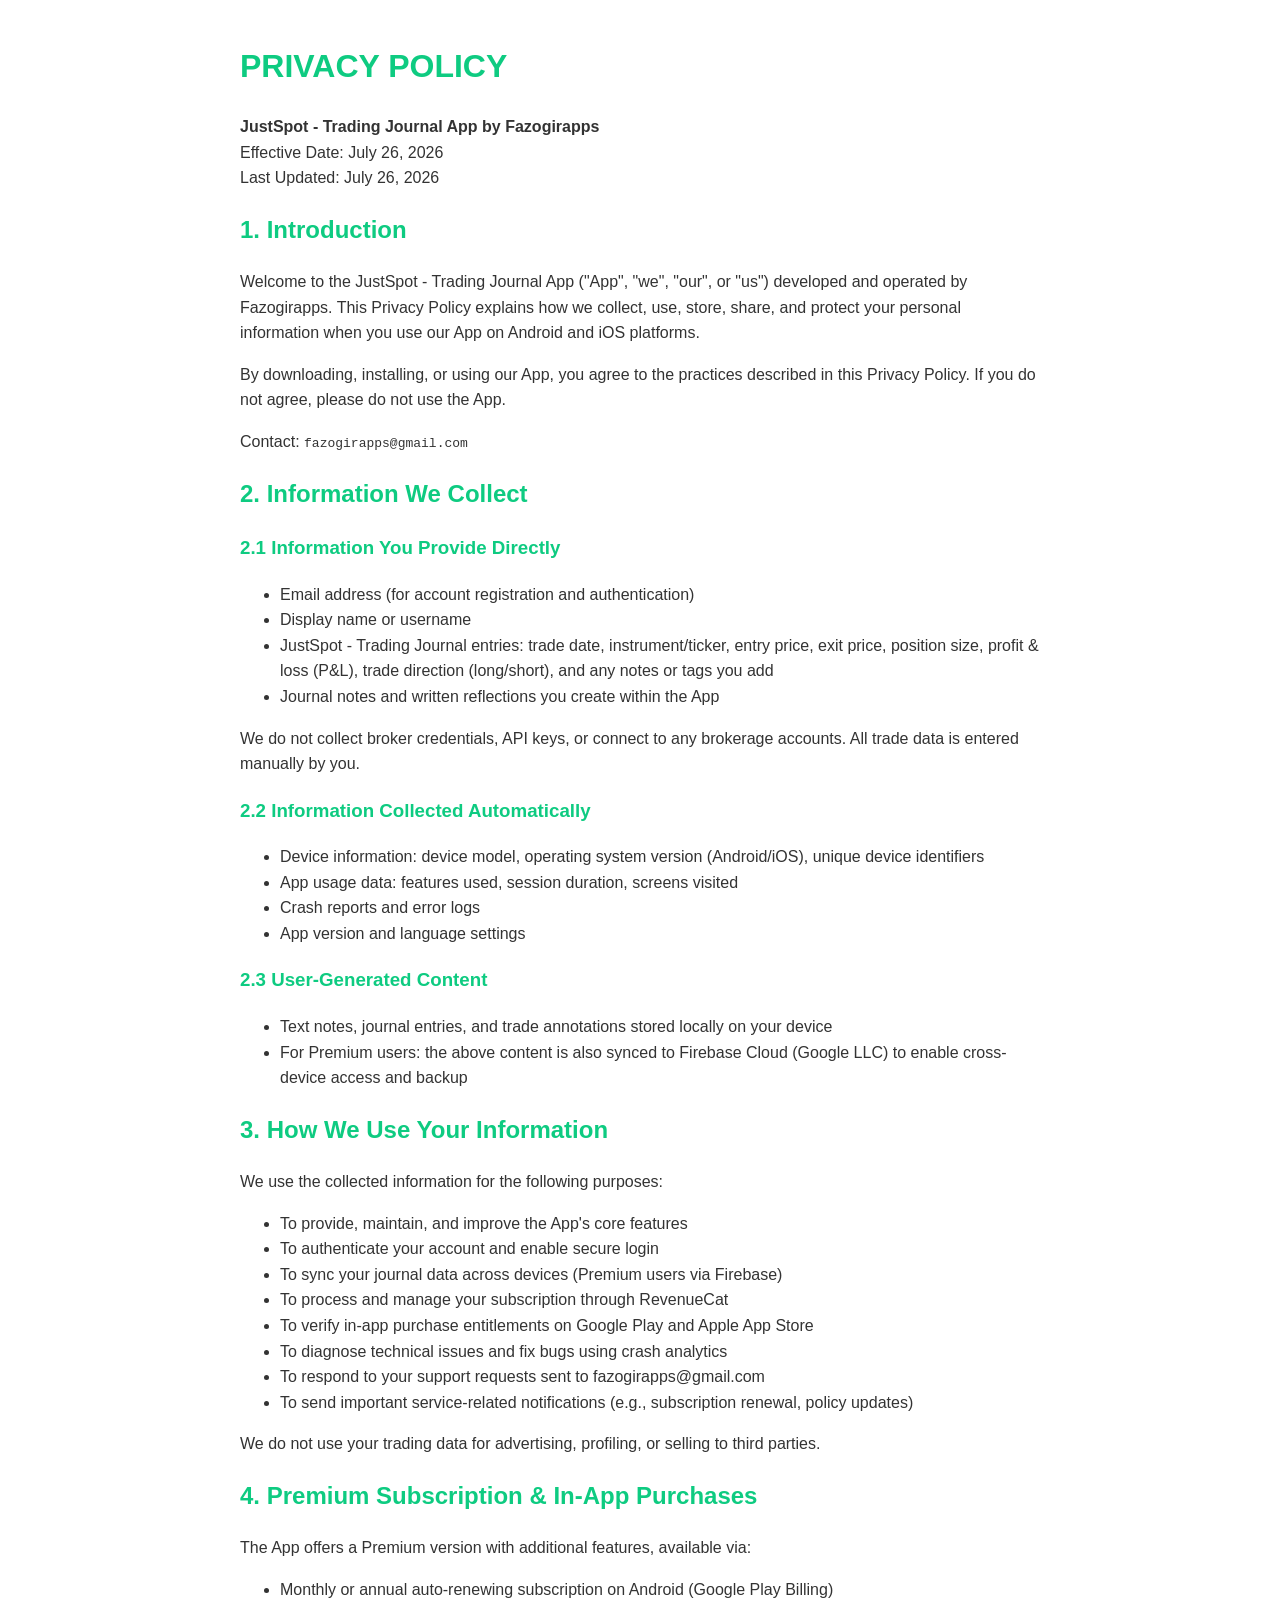
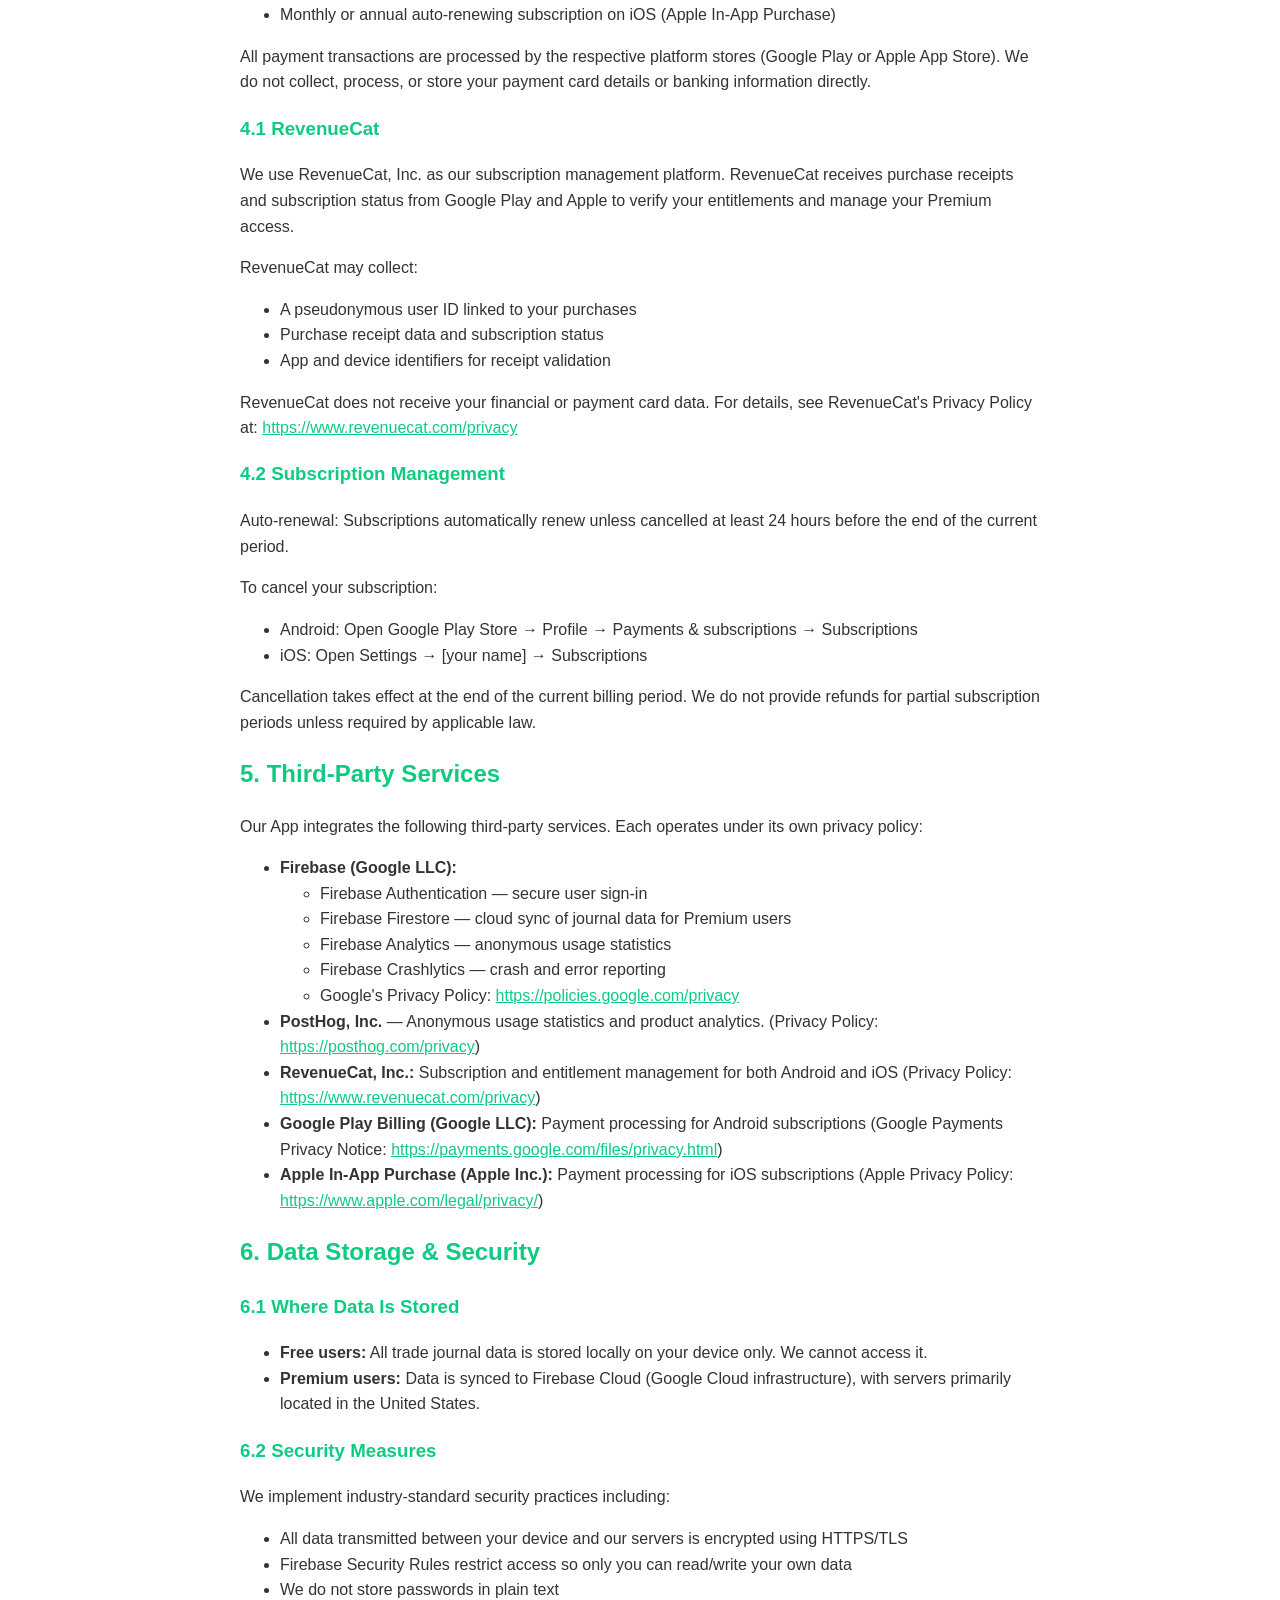
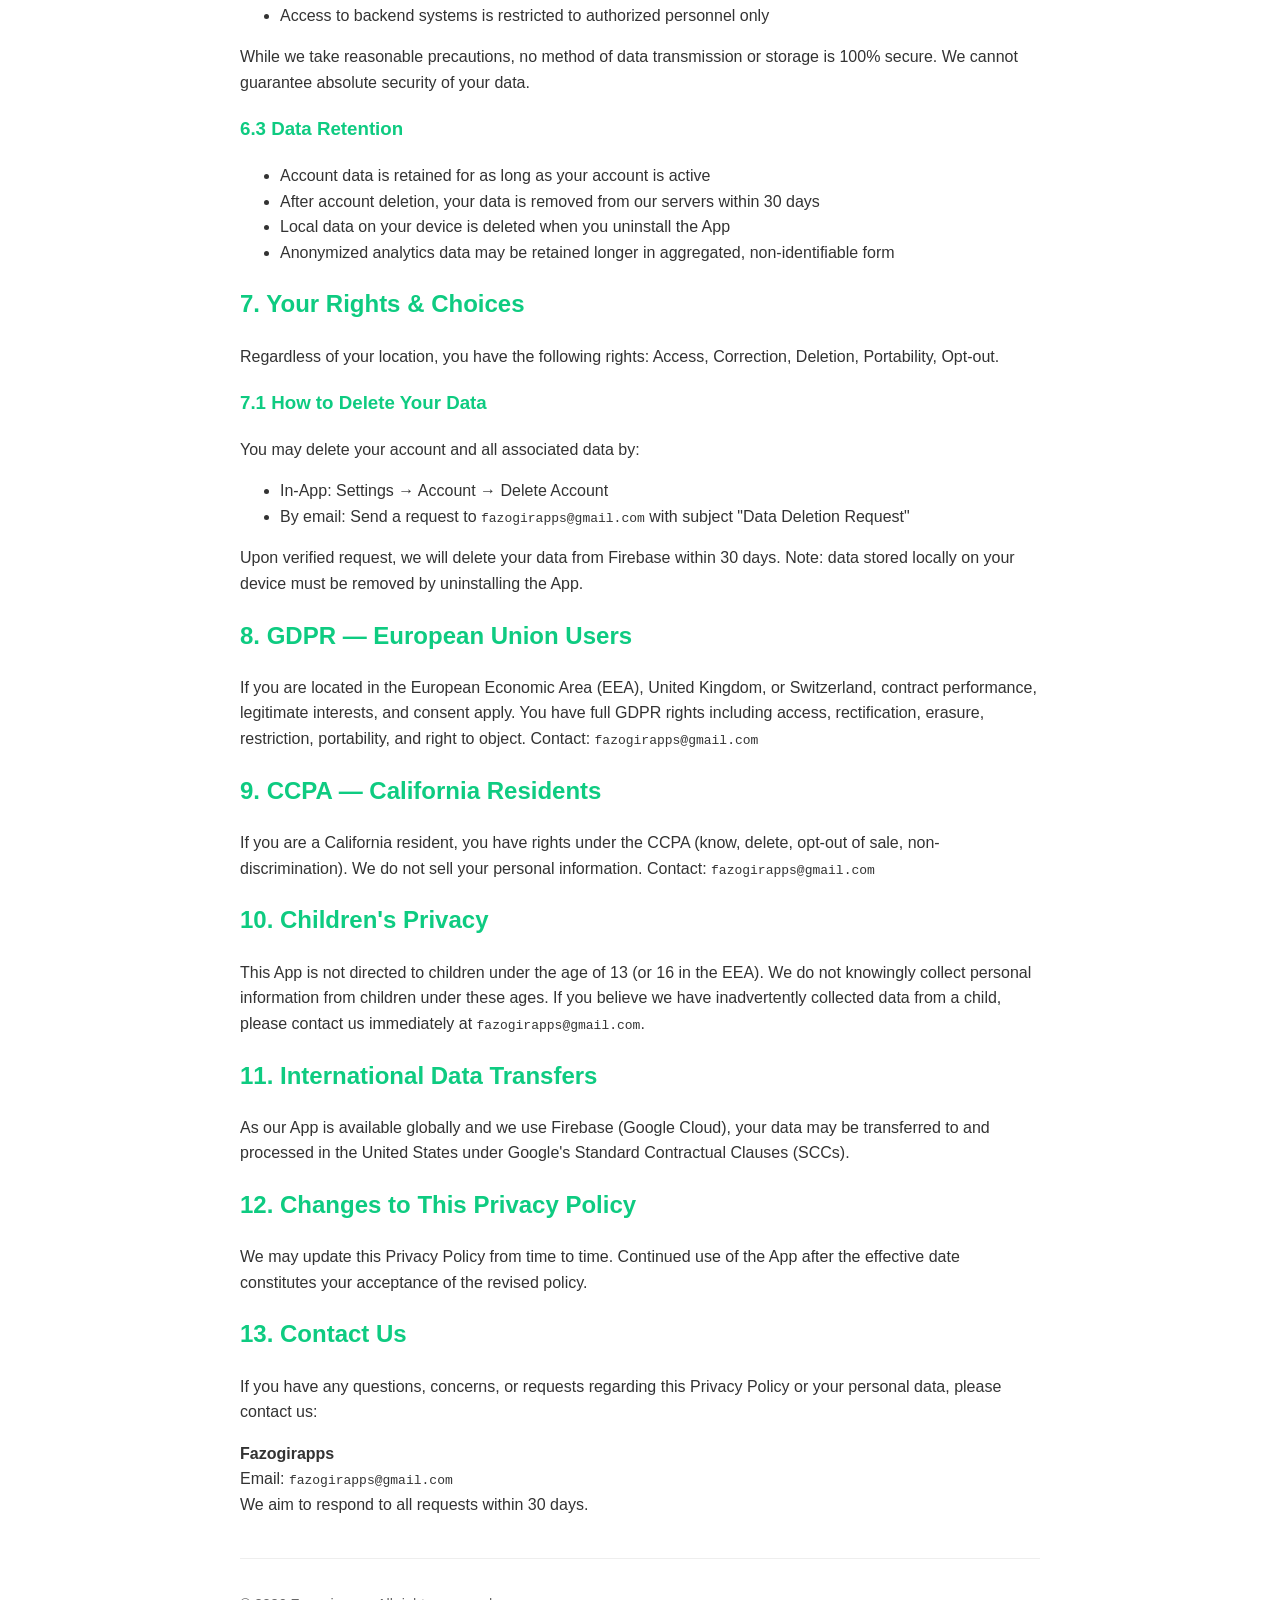
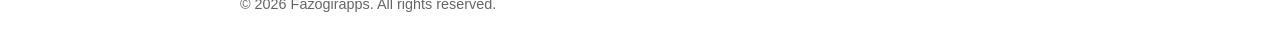
==== index.html @ d38715e6 "Add files via upload" ====
<!DOCTYPE html>
<html lang="en">
<head>
    <meta charset="UTF-8">
    <meta name="viewport" content="width=device-width, initial-scale=1.0">
    <title>PRIVACY POLICY - JustSpot - Trading Journal App</title>
    <style>
        body { font-family: -apple-system, BlinkMacSystemFont, "Segoe UI", Roboto, Helvetica, Arial, sans-serif; line-height: 1.6; color: #333; max-width: 800px; margin: 0 auto; padding: 20px; }
        h1, h2, h3 { color: #0ECB81; }
        a { color: #0ECB81; }
        .footer { margin-top: 40px; padding-top: 20px; border-top: 1px solid #eee; font-size: 0.9em; color: #666; }
    </style>
</head>
<body>
    <h1>PRIVACY POLICY</h1>
    <p><strong>JustSpot - Trading Journal App by Fazogirapps</strong><br>
    Effective Date: July 26, 2026<br>
    Last Updated: July 26, 2026</p>

    <h2>1. Introduction</h2>
    <p>Welcome to the JustSpot - Trading Journal App ("App", "we", "our", or "us") developed and operated by Fazogirapps. This Privacy Policy explains how we collect, use, store, share, and protect your personal information when you use our App on Android and iOS platforms.</p>
    <p>By downloading, installing, or using our App, you agree to the practices described in this Privacy Policy. If you do not agree, please do not use the App.</p>
    <p>Contact: <code>fazogirapps@gmail.com</code></p>

    <h2>2. Information We Collect</h2>
    <h3>2.1 Information You Provide Directly</h3>
    <ul>
        <li>Email address (for account registration and authentication)</li>
        <li>Display name or username</li>
        <li>JustSpot - Trading Journal entries: trade date, instrument/ticker, entry price, exit price, position size, profit & loss (P&L), trade direction (long/short), and any notes or tags you add</li>
        <li>Journal notes and written reflections you create within the App</li>
    </ul>
    <p>We do not collect broker credentials, API keys, or connect to any brokerage accounts. All trade data is entered manually by you.</p>

    <h3>2.2 Information Collected Automatically</h3>
    <ul>
        <li>Device information: device model, operating system version (Android/iOS), unique device identifiers</li>
        <li>App usage data: features used, session duration, screens visited</li>
        <li>Crash reports and error logs</li>
        <li>App version and language settings</li>
    </ul>

    <h3>2.3 User-Generated Content</h3>
    <ul>
        <li>Text notes, journal entries, and trade annotations stored locally on your device</li>
        <li>For Premium users: the above content is also synced to Firebase Cloud (Google LLC) to enable cross-device access and backup</li>
    </ul>

    <h2>3. How We Use Your Information</h2>
    <p>We use the collected information for the following purposes:</p>
    <ul>
        <li>To provide, maintain, and improve the App's core features</li>
        <li>To authenticate your account and enable secure login</li>
        <li>To sync your journal data across devices (Premium users via Firebase)</li>
        <li>To process and manage your subscription through RevenueCat</li>
        <li>To verify in-app purchase entitlements on Google Play and Apple App Store</li>
        <li>To diagnose technical issues and fix bugs using crash analytics</li>
        <li>To respond to your support requests sent to fazogirapps@gmail.com</li>
        <li>To send important service-related notifications (e.g., subscription renewal, policy updates)</li>
    </ul>
    <p>We do not use your trading data for advertising, profiling, or selling to third parties.</p>

    <h2>4. Premium Subscription & In-App Purchases</h2>
    <p>The App offers a Premium version with additional features, available via:</p>
    <ul>
        <li>Monthly or annual auto-renewing subscription on Android (Google Play Billing)</li>
        <li>Monthly or annual auto-renewing subscription on iOS (Apple In-App Purchase)</li>
    </ul>
    <p>All payment transactions are processed by the respective platform stores (Google Play or Apple App Store). We do not collect, process, or store your payment card details or banking information directly.</p>

    <h3>4.1 RevenueCat</h3>
    <p>We use RevenueCat, Inc. as our subscription management platform. RevenueCat receives purchase receipts and subscription status from Google Play and Apple to verify your entitlements and manage your Premium access.</p>
    <p>RevenueCat may collect:</p>
    <ul>
        <li>A pseudonymous user ID linked to your purchases</li>
        <li>Purchase receipt data and subscription status</li>
        <li>App and device identifiers for receipt validation</li>
    </ul>
    <p>RevenueCat does not receive your financial or payment card data. For details, see RevenueCat's Privacy Policy at: <a href="https://www.revenuecat.com/privacy" target="_blank">https://www.revenuecat.com/privacy</a></p>

    <h3>4.2 Subscription Management</h3>
    <p>Auto-renewal: Subscriptions automatically renew unless cancelled at least 24 hours before the end of the current period.</p>
    <p>To cancel your subscription:</p>
    <ul>
        <li>Android: Open Google Play Store &rarr; Profile &rarr; Payments & subscriptions &rarr; Subscriptions</li>
        <li>iOS: Open Settings &rarr; [your name] &rarr; Subscriptions</li>
    </ul>
    <p>Cancellation takes effect at the end of the current billing period. We do not provide refunds for partial subscription periods unless required by applicable law.</p>

    <h2>5. Third-Party Services</h2>
    <p>Our App integrates the following third-party services. Each operates under its own privacy policy:</p>
    <ul>
        <li><strong>Firebase (Google LLC):</strong>
            <ul>
                <li>Firebase Authentication — secure user sign-in</li>
                <li>Firebase Firestore — cloud sync of journal data for Premium users</li>
                <li>Firebase Analytics — anonymous usage statistics</li>
                <li>Firebase Crashlytics — crash and error reporting</li>
                <li>Google's Privacy Policy: <a href="https://policies.google.com/privacy" target="_blank">https://policies.google.com/privacy</a></li>
            </ul>
        </li>
        <li><strong>PostHog, Inc.</strong> — Anonymous usage statistics and product analytics. (Privacy Policy: <a href="https://posthog.com/privacy" target="_blank">https://posthog.com/privacy</a>)</li>
        <li><strong>RevenueCat, Inc.:</strong> Subscription and entitlement management for both Android and iOS (Privacy Policy: <a href="https://www.revenuecat.com/privacy" target="_blank">https://www.revenuecat.com/privacy</a>)</li>
        <li><strong>Google Play Billing (Google LLC):</strong> Payment processing for Android subscriptions (Google Payments Privacy Notice: <a href="https://payments.google.com/files/privacy.html" target="_blank">https://payments.google.com/files/privacy.html</a>)</li>
        <li><strong>Apple In-App Purchase (Apple Inc.):</strong> Payment processing for iOS subscriptions (Apple Privacy Policy: <a href="https://www.apple.com/legal/privacy/" target="_blank">https://www.apple.com/legal/privacy/</a>)</li>
    </ul>

    <h2>6. Data Storage & Security</h2>
    <h3>6.1 Where Data Is Stored</h3>
    <ul>
        <li><strong>Free users:</strong> All trade journal data is stored locally on your device only. We cannot access it.</li>
        <li><strong>Premium users:</strong> Data is synced to Firebase Cloud (Google Cloud infrastructure), with servers primarily located in the United States.</li>
    </ul>

    <h3>6.2 Security Measures</h3>
    <p>We implement industry-standard security practices including:</p>
    <ul>
        <li>All data transmitted between your device and our servers is encrypted using HTTPS/TLS</li>
        <li>Firebase Security Rules restrict access so only you can read/write your own data</li>
        <li>We do not store passwords in plain text</li>
        <li>Access to backend systems is restricted to authorized personnel only</li>
    </ul>
    <p>While we take reasonable precautions, no method of data transmission or storage is 100% secure. We cannot guarantee absolute security of your data.</p>

    <h3>6.3 Data Retention</h3>
    <ul>
        <li>Account data is retained for as long as your account is active</li>
        <li>After account deletion, your data is removed from our servers within 30 days</li>
        <li>Local data on your device is deleted when you uninstall the App</li>
        <li>Anonymized analytics data may be retained longer in aggregated, non-identifiable form</li>
    </ul>

    <h2>7. Your Rights & Choices</h2>
    <p>Regardless of your location, you have the following rights: Access, Correction, Deletion, Portability, Opt-out.</p>
    
    <h3>7.1 How to Delete Your Data</h3>
    <p>You may delete your account and all associated data by:</p>
    <ul>
        <li>In-App: Settings &rarr; Account &rarr; Delete Account</li>
        <li>By email: Send a request to <code>fazogirapps@gmail.com</code> with subject "Data Deletion Request"</li>
    </ul>
    <p>Upon verified request, we will delete your data from Firebase within 30 days. Note: data stored locally on your device must be removed by uninstalling the App.</p>

    <h2>8. GDPR — European Union Users</h2>
    <p>If you are located in the European Economic Area (EEA), United Kingdom, or Switzerland, contract performance, legitimate interests, and consent apply. You have full GDPR rights including access, rectification, erasure, restriction, portability, and right to object. Contact: <code>fazogirapps@gmail.com</code></p>

    <h2>9. CCPA — California Residents</h2>
    <p>If you are a California resident, you have rights under the CCPA (know, delete, opt-out of sale, non-discrimination). We do not sell your personal information. Contact: <code>fazogirapps@gmail.com</code></p>

    <h2>10. Children's Privacy</h2>
    <p>This App is not directed to children under the age of 13 (or 16 in the EEA). We do not knowingly collect personal information from children under these ages. If you believe we have inadvertently collected data from a child, please contact us immediately at <code>fazogirapps@gmail.com</code>.</p>

    <h2>11. International Data Transfers</h2>
    <p>As our App is available globally and we use Firebase (Google Cloud), your data may be transferred to and processed in the United States under Google's Standard Contractual Clauses (SCCs).</p>

    <h2>12. Changes to This Privacy Policy</h2>
    <p>We may update this Privacy Policy from time to time. Continued use of the App after the effective date constitutes your acceptance of the revised policy.</p>

    <h2>13. Contact Us</h2>
    <p>If you have any questions, concerns, or requests regarding this Privacy Policy or your personal data, please contact us:</p>
    <p><strong>Fazogirapps</strong><br>
    Email: <code>fazogirapps@gmail.com</code><br>
    We aim to respond to all requests within 30 days.</p>

    <div class="footer">
        <p>&copy; 2026 Fazogirapps. All rights reserved.</p>
    </div>
</body>
</html>
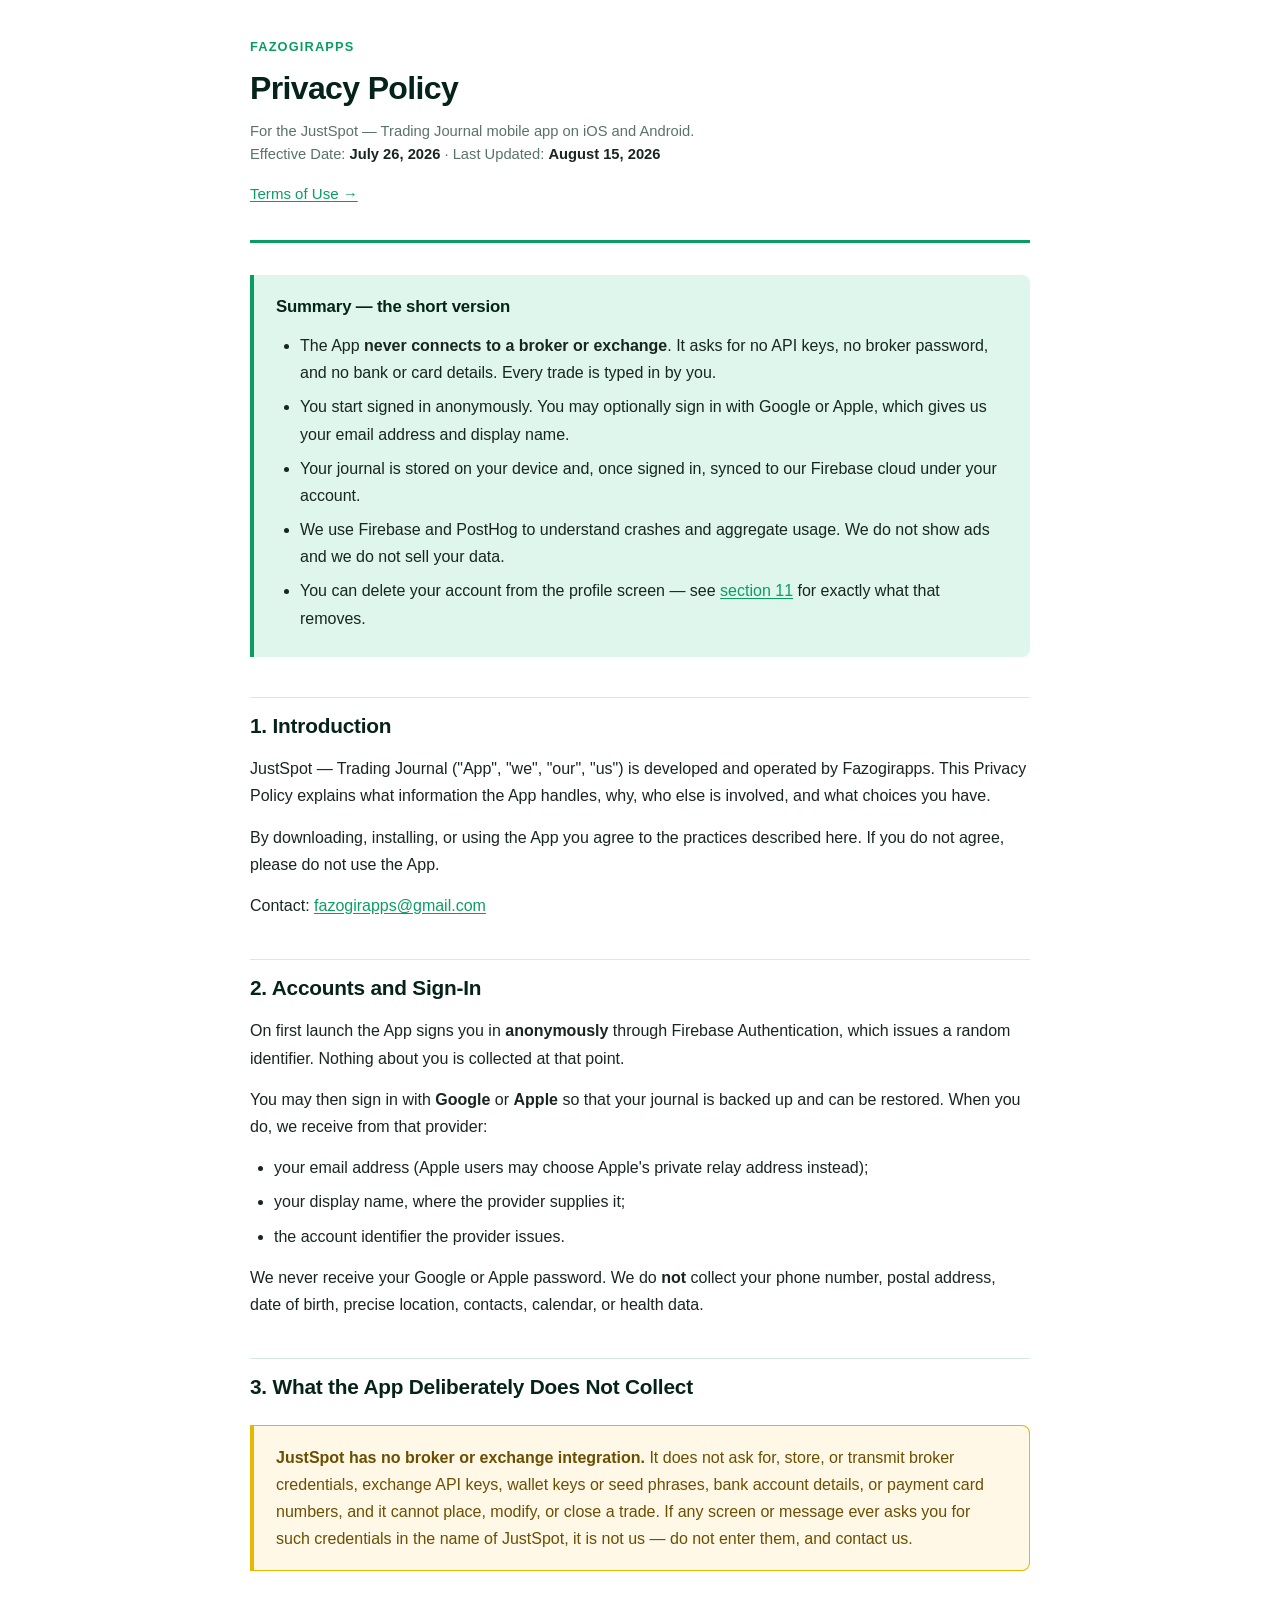
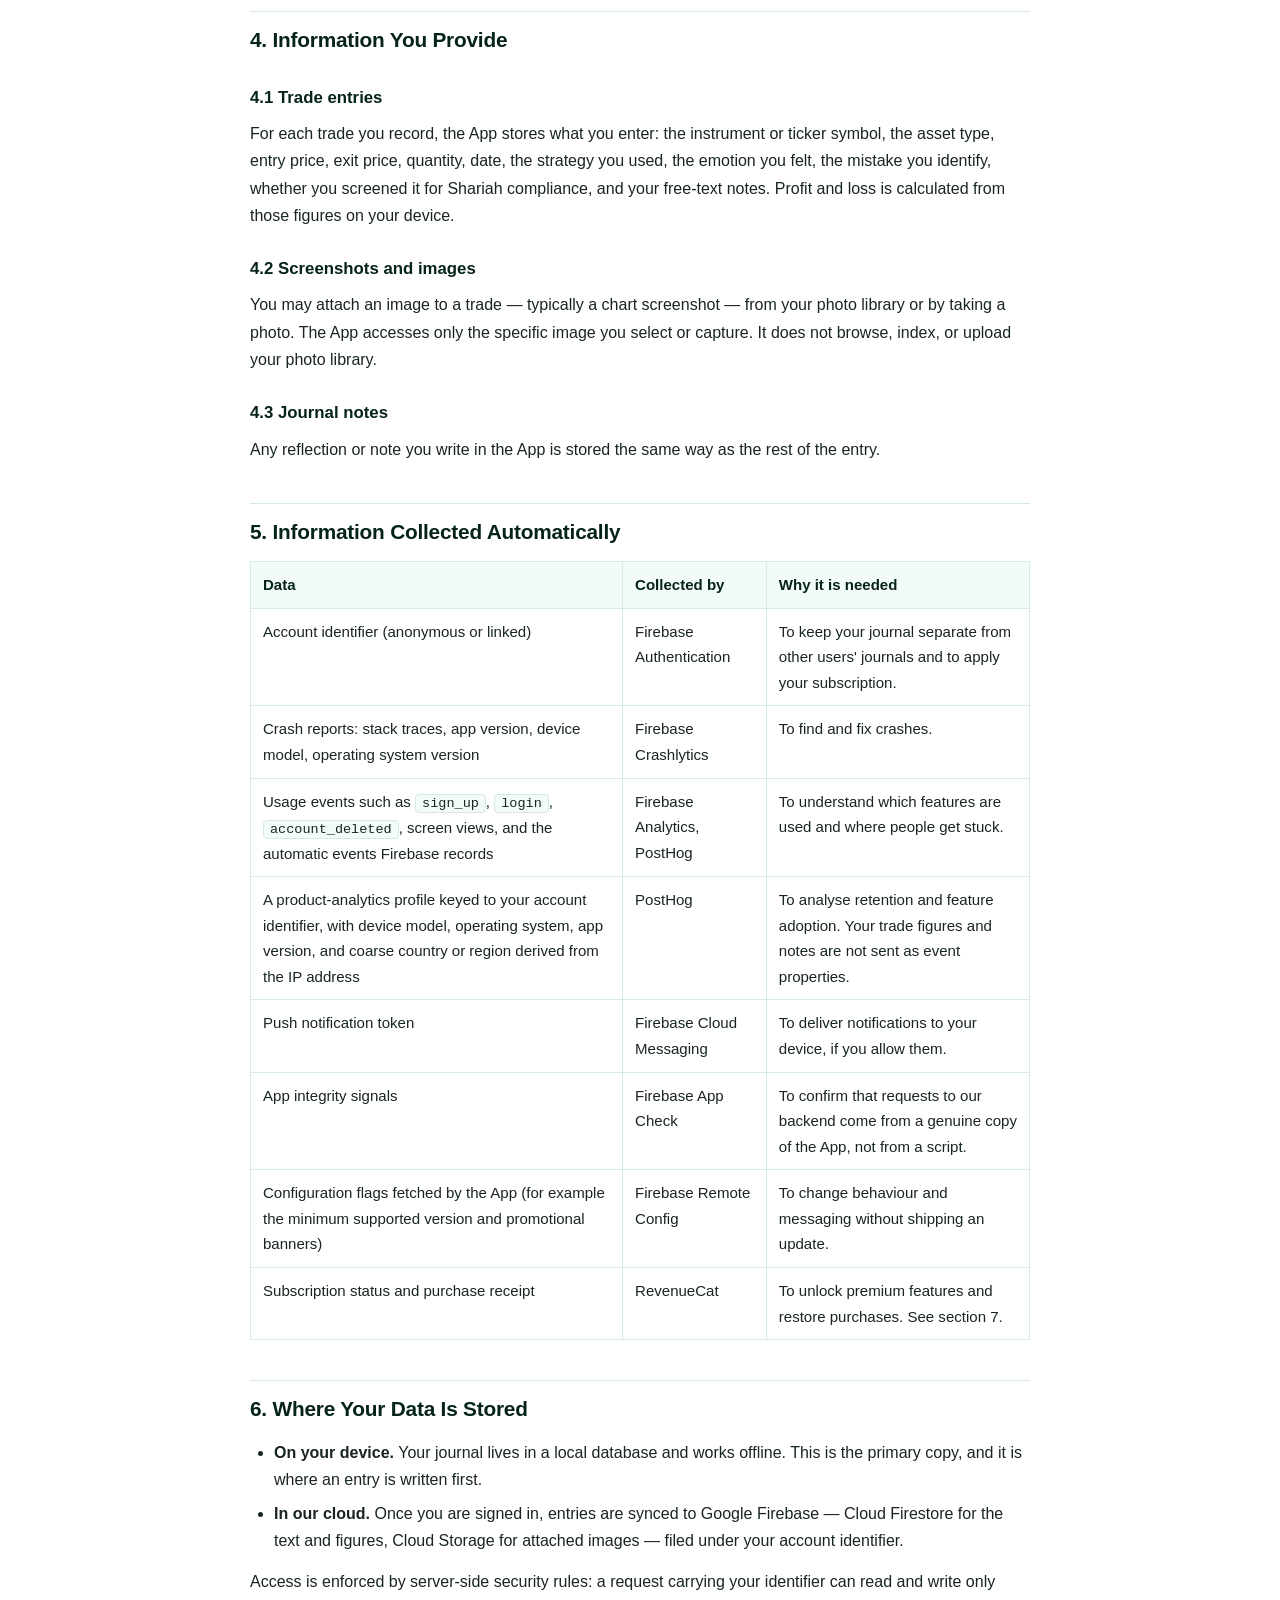
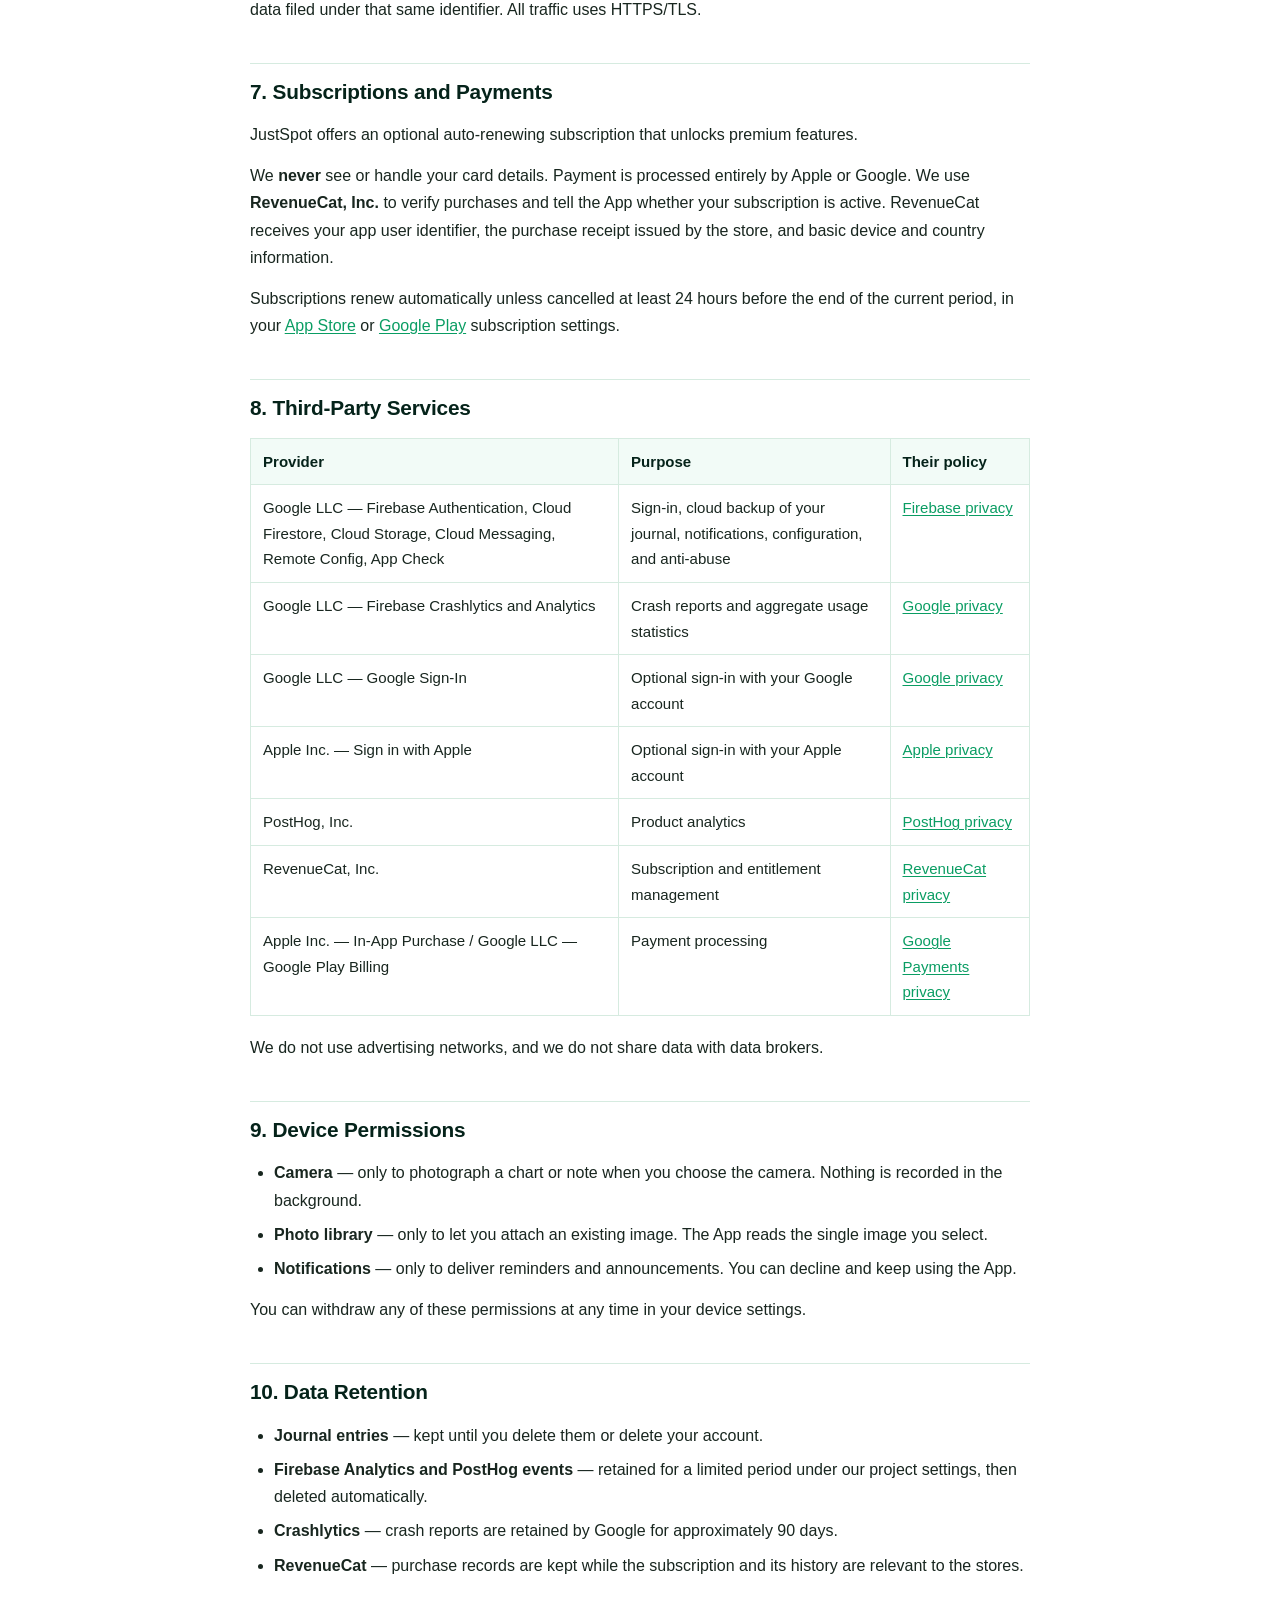
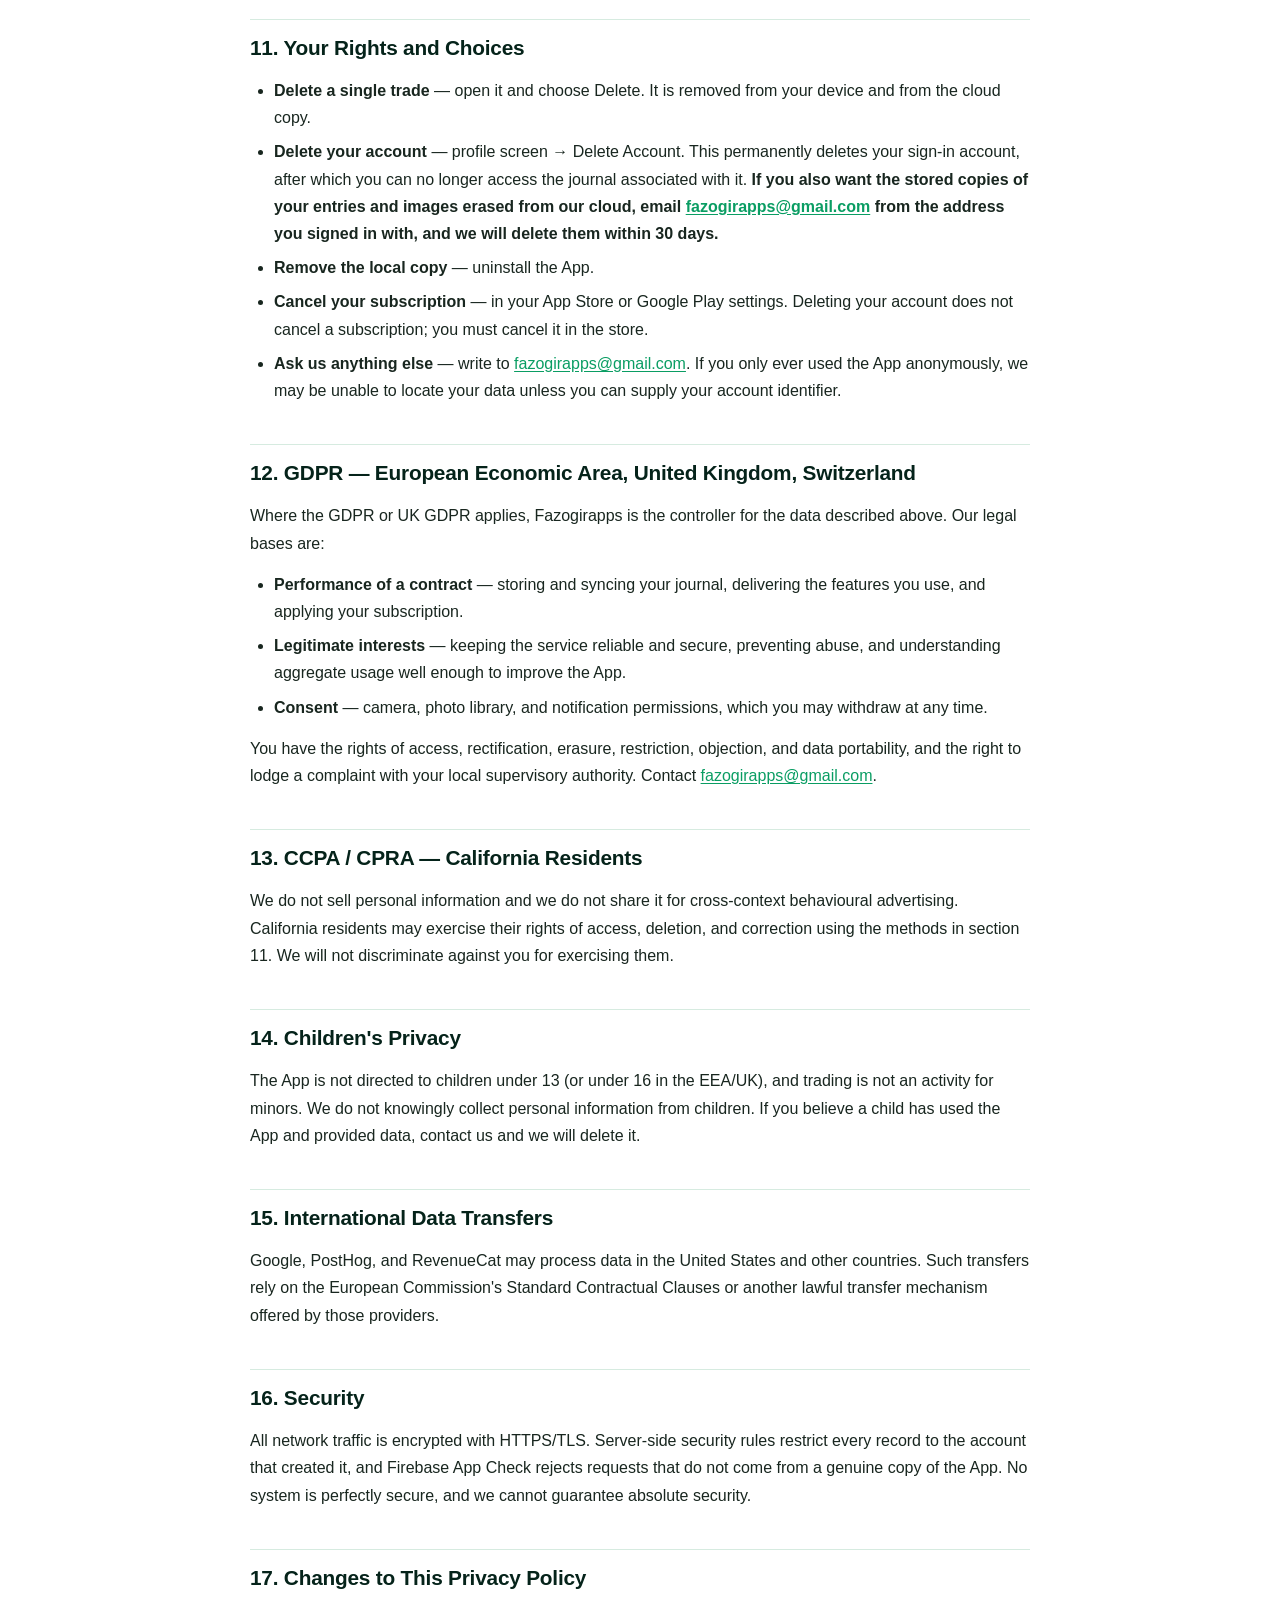
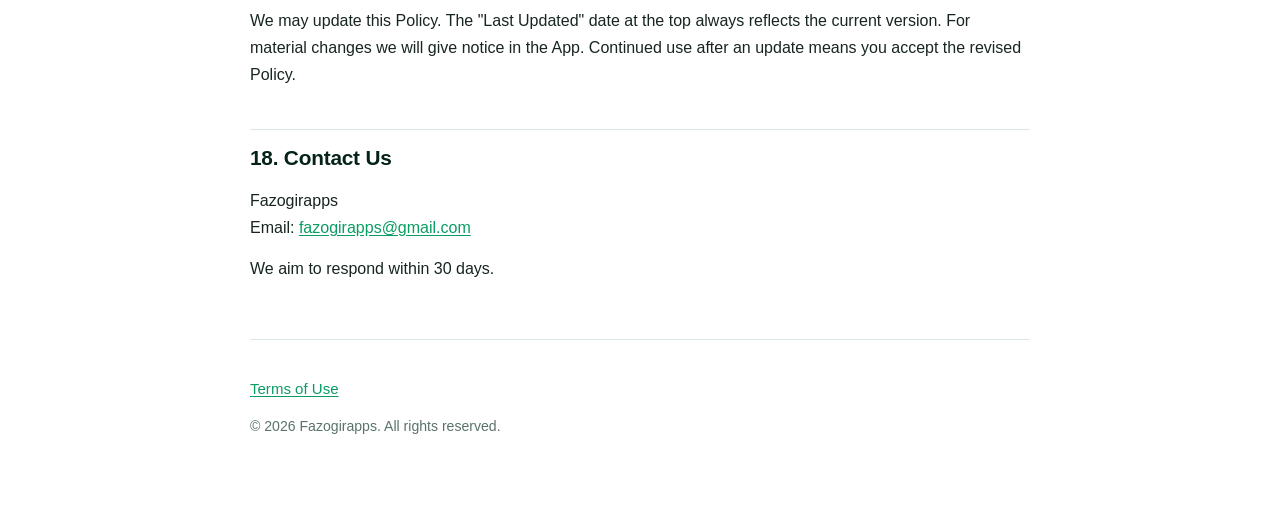
==== commit d36c3fa4: "Rewrite Privacy Policy and add Terms of Use - index.html stays the Privacy Policy so the URL already" ====
--- a/index.html
+++ b/index.html
@@ -1,169 +1,232 @@
 <!DOCTYPE html>
 <html lang="en">
 <head>
-    <meta charset="UTF-8">
-    <meta name="viewport" content="width=device-width, initial-scale=1.0">
-    <title>PRIVACY POLICY - JustSpot - Trading Journal App</title>
-    <style>
-        body { font-family: -apple-system, BlinkMacSystemFont, "Segoe UI", Roboto, Helvetica, Arial, sans-serif; line-height: 1.6; color: #333; max-width: 800px; margin: 0 auto; padding: 20px; }
-        h1, h2, h3 { color: #0ECB81; }
-        a { color: #0ECB81; }
-        .footer { margin-top: 40px; padding-top: 20px; border-top: 1px solid #eee; font-size: 0.9em; color: #666; }
-    </style>
+<meta charset="UTF-8">
+<meta name="viewport" content="width=device-width, initial-scale=1.0">
+<title>Privacy Policy — JustSpot Trading Journal</title>
+<meta name="description" content="Privacy Policy for JustSpot — Trading Journal, a trade journalling app by Fazogirapps.">
+<link rel="stylesheet" href="assets/style.css">
 </head>
 <body>
-    <h1>PRIVACY POLICY</h1>
-    <p><strong>JustSpot - Trading Journal App by Fazogirapps</strong><br>
-    Effective Date: July 26, 2026<br>
-    Last Updated: July 26, 2026</p>
-
-    <h2>1. Introduction</h2>
-    <p>Welcome to the JustSpot - Trading Journal App ("App", "we", "our", or "us") developed and operated by Fazogirapps. This Privacy Policy explains how we collect, use, store, share, and protect your personal information when you use our App on Android and iOS platforms.</p>
-    <p>By downloading, installing, or using our App, you agree to the practices described in this Privacy Policy. If you do not agree, please do not use the App.</p>
-    <p>Contact: <code>fazogirapps@gmail.com</code></p>
-
-    <h2>2. Information We Collect</h2>
-    <h3>2.1 Information You Provide Directly</h3>
-    <ul>
-        <li>Email address (for account registration and authentication)</li>
-        <li>Display name or username</li>
-        <li>JustSpot - Trading Journal entries: trade date, instrument/ticker, entry price, exit price, position size, profit & loss (P&L), trade direction (long/short), and any notes or tags you add</li>
-        <li>Journal notes and written reflections you create within the App</li>
-    </ul>
-    <p>We do not collect broker credentials, API keys, or connect to any brokerage accounts. All trade data is entered manually by you.</p>
-
-    <h3>2.2 Information Collected Automatically</h3>
-    <ul>
-        <li>Device information: device model, operating system version (Android/iOS), unique device identifiers</li>
-        <li>App usage data: features used, session duration, screens visited</li>
-        <li>Crash reports and error logs</li>
-        <li>App version and language settings</li>
-    </ul>
-
-    <h3>2.3 User-Generated Content</h3>
-    <ul>
-        <li>Text notes, journal entries, and trade annotations stored locally on your device</li>
-        <li>For Premium users: the above content is also synced to Firebase Cloud (Google LLC) to enable cross-device access and backup</li>
-    </ul>
-
-    <h2>3. How We Use Your Information</h2>
-    <p>We use the collected information for the following purposes:</p>
-    <ul>
-        <li>To provide, maintain, and improve the App's core features</li>
-        <li>To authenticate your account and enable secure login</li>
-        <li>To sync your journal data across devices (Premium users via Firebase)</li>
-        <li>To process and manage your subscription through RevenueCat</li>
-        <li>To verify in-app purchase entitlements on Google Play and Apple App Store</li>
-        <li>To diagnose technical issues and fix bugs using crash analytics</li>
-        <li>To respond to your support requests sent to fazogirapps@gmail.com</li>
-        <li>To send important service-related notifications (e.g., subscription renewal, policy updates)</li>
-    </ul>
-    <p>We do not use your trading data for advertising, profiling, or selling to third parties.</p>
-
-    <h2>4. Premium Subscription & In-App Purchases</h2>
-    <p>The App offers a Premium version with additional features, available via:</p>
-    <ul>
-        <li>Monthly or annual auto-renewing subscription on Android (Google Play Billing)</li>
-        <li>Monthly or annual auto-renewing subscription on iOS (Apple In-App Purchase)</li>
-    </ul>
-    <p>All payment transactions are processed by the respective platform stores (Google Play or Apple App Store). We do not collect, process, or store your payment card details or banking information directly.</p>
-
-    <h3>4.1 RevenueCat</h3>
-    <p>We use RevenueCat, Inc. as our subscription management platform. RevenueCat receives purchase receipts and subscription status from Google Play and Apple to verify your entitlements and manage your Premium access.</p>
-    <p>RevenueCat may collect:</p>
-    <ul>
-        <li>A pseudonymous user ID linked to your purchases</li>
-        <li>Purchase receipt data and subscription status</li>
-        <li>App and device identifiers for receipt validation</li>
-    </ul>
-    <p>RevenueCat does not receive your financial or payment card data. For details, see RevenueCat's Privacy Policy at: <a href="https://www.revenuecat.com/privacy" target="_blank">https://www.revenuecat.com/privacy</a></p>
-
-    <h3>4.2 Subscription Management</h3>
-    <p>Auto-renewal: Subscriptions automatically renew unless cancelled at least 24 hours before the end of the current period.</p>
-    <p>To cancel your subscription:</p>
-    <ul>
-        <li>Android: Open Google Play Store &rarr; Profile &rarr; Payments & subscriptions &rarr; Subscriptions</li>
-        <li>iOS: Open Settings &rarr; [your name] &rarr; Subscriptions</li>
-    </ul>
-    <p>Cancellation takes effect at the end of the current billing period. We do not provide refunds for partial subscription periods unless required by applicable law.</p>
-
-    <h2>5. Third-Party Services</h2>
-    <p>Our App integrates the following third-party services. Each operates under its own privacy policy:</p>
-    <ul>
-        <li><strong>Firebase (Google LLC):</strong>
-            <ul>
-                <li>Firebase Authentication — secure user sign-in</li>
-                <li>Firebase Firestore — cloud sync of journal data for Premium users</li>
-                <li>Firebase Analytics — anonymous usage statistics</li>
-                <li>Firebase Crashlytics — crash and error reporting</li>
-                <li>Google's Privacy Policy: <a href="https://policies.google.com/privacy" target="_blank">https://policies.google.com/privacy</a></li>
-            </ul>
-        </li>
-        <li><strong>PostHog, Inc.</strong> — Anonymous usage statistics and product analytics. (Privacy Policy: <a href="https://posthog.com/privacy" target="_blank">https://posthog.com/privacy</a>)</li>
-        <li><strong>RevenueCat, Inc.:</strong> Subscription and entitlement management for both Android and iOS (Privacy Policy: <a href="https://www.revenuecat.com/privacy" target="_blank">https://www.revenuecat.com/privacy</a>)</li>
-        <li><strong>Google Play Billing (Google LLC):</strong> Payment processing for Android subscriptions (Google Payments Privacy Notice: <a href="https://payments.google.com/files/privacy.html" target="_blank">https://payments.google.com/files/privacy.html</a>)</li>
-        <li><strong>Apple In-App Purchase (Apple Inc.):</strong> Payment processing for iOS subscriptions (Apple Privacy Policy: <a href="https://www.apple.com/legal/privacy/" target="_blank">https://www.apple.com/legal/privacy/</a>)</li>
-    </ul>
-
-    <h2>6. Data Storage & Security</h2>
-    <h3>6.1 Where Data Is Stored</h3>
-    <ul>
-        <li><strong>Free users:</strong> All trade journal data is stored locally on your device only. We cannot access it.</li>
-        <li><strong>Premium users:</strong> Data is synced to Firebase Cloud (Google Cloud infrastructure), with servers primarily located in the United States.</li>
-    </ul>
-
-    <h3>6.2 Security Measures</h3>
-    <p>We implement industry-standard security practices including:</p>
-    <ul>
-        <li>All data transmitted between your device and our servers is encrypted using HTTPS/TLS</li>
-        <li>Firebase Security Rules restrict access so only you can read/write your own data</li>
-        <li>We do not store passwords in plain text</li>
-        <li>Access to backend systems is restricted to authorized personnel only</li>
-    </ul>
-    <p>While we take reasonable precautions, no method of data transmission or storage is 100% secure. We cannot guarantee absolute security of your data.</p>
-
-    <h3>6.3 Data Retention</h3>
-    <ul>
-        <li>Account data is retained for as long as your account is active</li>
-        <li>After account deletion, your data is removed from our servers within 30 days</li>
-        <li>Local data on your device is deleted when you uninstall the App</li>
-        <li>Anonymized analytics data may be retained longer in aggregated, non-identifiable form</li>
-    </ul>
-
-    <h2>7. Your Rights & Choices</h2>
-    <p>Regardless of your location, you have the following rights: Access, Correction, Deletion, Portability, Opt-out.</p>
-    
-    <h3>7.1 How to Delete Your Data</h3>
-    <p>You may delete your account and all associated data by:</p>
-    <ul>
-        <li>In-App: Settings &rarr; Account &rarr; Delete Account</li>
-        <li>By email: Send a request to <code>fazogirapps@gmail.com</code> with subject "Data Deletion Request"</li>
-    </ul>
-    <p>Upon verified request, we will delete your data from Firebase within 30 days. Note: data stored locally on your device must be removed by uninstalling the App.</p>
-
-    <h2>8. GDPR — European Union Users</h2>
-    <p>If you are located in the European Economic Area (EEA), United Kingdom, or Switzerland, contract performance, legitimate interests, and consent apply. You have full GDPR rights including access, rectification, erasure, restriction, portability, and right to object. Contact: <code>fazogirapps@gmail.com</code></p>
-
-    <h2>9. CCPA — California Residents</h2>
-    <p>If you are a California resident, you have rights under the CCPA (know, delete, opt-out of sale, non-discrimination). We do not sell your personal information. Contact: <code>fazogirapps@gmail.com</code></p>
-
-    <h2>10. Children's Privacy</h2>
-    <p>This App is not directed to children under the age of 13 (or 16 in the EEA). We do not knowingly collect personal information from children under these ages. If you believe we have inadvertently collected data from a child, please contact us immediately at <code>fazogirapps@gmail.com</code>.</p>
-
-    <h2>11. International Data Transfers</h2>
-    <p>As our App is available globally and we use Firebase (Google Cloud), your data may be transferred to and processed in the United States under Google's Standard Contractual Clauses (SCCs).</p>
-
-    <h2>12. Changes to This Privacy Policy</h2>
-    <p>We may update this Privacy Policy from time to time. Continued use of the App after the effective date constitutes your acceptance of the revised policy.</p>
-
-    <h2>13. Contact Us</h2>
-    <p>If you have any questions, concerns, or requests regarding this Privacy Policy or your personal data, please contact us:</p>
-    <p><strong>Fazogirapps</strong><br>
-    Email: <code>fazogirapps@gmail.com</code><br>
-    We aim to respond to all requests within 30 days.</p>
-
-    <div class="footer">
-        <p>&copy; 2026 Fazogirapps. All rights reserved.</p>
-    </div>
+
+<header class="doc-header">
+  <span class="brand">Fazogirapps</span>
+  <h1>Privacy Policy</h1>
+  <p class="meta">
+    For the JustSpot — Trading Journal mobile app on iOS and Android.<br>
+    Effective Date: <strong>July 26, 2026</strong> · Last Updated: <strong>August 15, 2026</strong>
+  </p>
+  <p class="nav-links"><a href="terms.html">Terms of Use →</a></p>
+</header>
+
+<div class="summary">
+  <h2>Summary — the short version</h2>
+  <ul>
+    <li>The App <strong>never connects to a broker or exchange</strong>. It asks for no API keys, no broker password, and no bank or card details. Every trade is typed in by you.</li>
+    <li>You start signed in anonymously. You may optionally sign in with Google or Apple, which gives us your email address and display name.</li>
+    <li>Your journal is stored on your device and, once signed in, synced to our Firebase cloud under your account.</li>
+    <li>We use Firebase and PostHog to understand crashes and aggregate usage. We do not show ads and we do not sell your data.</li>
+    <li>You can delete your account from the profile screen — see <a href="#deletion">section 11</a> for exactly what that removes.</li>
+  </ul>
+</div>
+
+<h2>1. Introduction</h2>
+<p>JustSpot — Trading Journal ("App", "we", "our", "us") is developed and operated by Fazogirapps. This Privacy Policy explains what information the App handles, why, who else is involved, and what choices you have.</p>
+<p>By downloading, installing, or using the App you agree to the practices described here. If you do not agree, please do not use the App.</p>
+<p>Contact: <a href="mailto:fazogirapps@gmail.com">fazogirapps@gmail.com</a></p>
+
+<h2>2. Accounts and Sign-In</h2>
+<p>On first launch the App signs you in <strong>anonymously</strong> through Firebase Authentication, which issues a random identifier. Nothing about you is collected at that point.</p>
+<p>You may then sign in with <strong>Google</strong> or <strong>Apple</strong> so that your journal is backed up and can be restored. When you do, we receive from that provider:</p>
+<ul>
+  <li>your email address (Apple users may choose Apple's private relay address instead);</li>
+  <li>your display name, where the provider supplies it;</li>
+  <li>the account identifier the provider issues.</li>
+</ul>
+<p>We never receive your Google or Apple password. We do <strong>not</strong> collect your phone number, postal address, date of birth, precise location, contacts, calendar, or health data.</p>
+
+<h2 id="no-broker">3. What the App Deliberately Does Not Collect</h2>
+<div class="warning">
+  <p><strong>JustSpot has no broker or exchange integration.</strong> It does not ask for, store, or transmit broker credentials, exchange API keys, wallet keys or seed phrases, bank account details, or payment card numbers, and it cannot place, modify, or close a trade. If any screen or message ever asks you for such credentials in the name of JustSpot, it is not us — do not enter them, and contact us.</p>
+</div>
+
+<h2>4. Information You Provide</h2>
+<h3>4.1 Trade entries</h3>
+<p>For each trade you record, the App stores what you enter: the instrument or ticker symbol, the asset type, entry price, exit price, quantity, date, the strategy you used, the emotion you felt, the mistake you identify, whether you screened it for Shariah compliance, and your free-text notes. Profit and loss is calculated from those figures on your device.</p>
+
+<h3>4.2 Screenshots and images</h3>
+<p>You may attach an image to a trade — typically a chart screenshot — from your photo library or by taking a photo. The App accesses only the specific image you select or capture. It does not browse, index, or upload your photo library.</p>
+
+<h3>4.3 Journal notes</h3>
+<p>Any reflection or note you write in the App is stored the same way as the rest of the entry.</p>
+
+<h2>5. Information Collected Automatically</h2>
+<div class="table-wrap">
+<table>
+  <thead>
+    <tr><th>Data</th><th>Collected by</th><th>Why it is needed</th></tr>
+  </thead>
+  <tbody>
+    <tr>
+      <td>Account identifier (anonymous or linked)</td>
+      <td>Firebase Authentication</td>
+      <td>To keep your journal separate from other users' journals and to apply your subscription.</td>
+    </tr>
+    <tr>
+      <td>Crash reports: stack traces, app version, device model, operating system version</td>
+      <td>Firebase Crashlytics</td>
+      <td>To find and fix crashes.</td>
+    </tr>
+    <tr>
+      <td>Usage events such as <code>sign_up</code>, <code>login</code>, <code>account_deleted</code>, screen views, and the automatic events Firebase records</td>
+      <td>Firebase Analytics, PostHog</td>
+      <td>To understand which features are used and where people get stuck.</td>
+    </tr>
+    <tr>
+      <td>A product-analytics profile keyed to your account identifier, with device model, operating system, app version, and coarse country or region derived from the IP address</td>
+      <td>PostHog</td>
+      <td>To analyse retention and feature adoption. Your trade figures and notes are not sent as event properties.</td>
+    </tr>
+    <tr>
+      <td>Push notification token</td>
+      <td>Firebase Cloud Messaging</td>
+      <td>To deliver notifications to your device, if you allow them.</td>
+    </tr>
+    <tr>
+      <td>App integrity signals</td>
+      <td>Firebase App Check</td>
+      <td>To confirm that requests to our backend come from a genuine copy of the App, not from a script.</td>
+    </tr>
+    <tr>
+      <td>Configuration flags fetched by the App (for example the minimum supported version and promotional banners)</td>
+      <td>Firebase Remote Config</td>
+      <td>To change behaviour and messaging without shipping an update.</td>
+    </tr>
+    <tr>
+      <td>Subscription status and purchase receipt</td>
+      <td>RevenueCat</td>
+      <td>To unlock premium features and restore purchases. See section 7.</td>
+    </tr>
+  </tbody>
+</table>
+</div>
+
+<h2>6. Where Your Data Is Stored</h2>
+<ul>
+  <li><strong>On your device.</strong> Your journal lives in a local database and works offline. This is the primary copy, and it is where an entry is written first.</li>
+  <li><strong>In our cloud.</strong> Once you are signed in, entries are synced to Google Firebase — Cloud Firestore for the text and figures, Cloud Storage for attached images — filed under your account identifier.</li>
+</ul>
+<p>Access is enforced by server-side security rules: a request carrying your identifier can read and write only data filed under that same identifier. All traffic uses HTTPS/TLS.</p>
+
+<h2>7. Subscriptions and Payments</h2>
+<p>JustSpot offers an optional auto-renewing subscription that unlocks premium features.</p>
+<p>We <strong>never</strong> see or handle your card details. Payment is processed entirely by Apple or Google. We use <strong>RevenueCat, Inc.</strong> to verify purchases and tell the App whether your subscription is active. RevenueCat receives your app user identifier, the purchase receipt issued by the store, and basic device and country information.</p>
+<p>Subscriptions renew automatically unless cancelled at least 24 hours before the end of the current period, in your <a href="https://apps.apple.com/account/subscriptions" target="_blank" rel="noopener">App Store</a> or <a href="https://play.google.com/store/account/subscriptions" target="_blank" rel="noopener">Google Play</a> subscription settings.</p>
+
+<h2>8. Third-Party Services</h2>
+<div class="table-wrap">
+<table>
+  <thead>
+    <tr><th>Provider</th><th>Purpose</th><th>Their policy</th></tr>
+  </thead>
+  <tbody>
+    <tr>
+      <td>Google LLC — Firebase Authentication, Cloud Firestore, Cloud Storage, Cloud Messaging, Remote Config, App Check</td>
+      <td>Sign-in, cloud backup of your journal, notifications, configuration, and anti-abuse</td>
+      <td><a href="https://firebase.google.com/support/privacy" target="_blank" rel="noopener">Firebase privacy</a></td>
+    </tr>
+    <tr>
+      <td>Google LLC — Firebase Crashlytics and Analytics</td>
+      <td>Crash reports and aggregate usage statistics</td>
+      <td><a href="https://policies.google.com/privacy" target="_blank" rel="noopener">Google privacy</a></td>
+    </tr>
+    <tr>
+      <td>Google LLC — Google Sign-In</td>
+      <td>Optional sign-in with your Google account</td>
+      <td><a href="https://policies.google.com/privacy" target="_blank" rel="noopener">Google privacy</a></td>
+    </tr>
+    <tr>
+      <td>Apple Inc. — Sign in with Apple</td>
+      <td>Optional sign-in with your Apple account</td>
+      <td><a href="https://www.apple.com/legal/privacy/" target="_blank" rel="noopener">Apple privacy</a></td>
+    </tr>
+    <tr>
+      <td>PostHog, Inc.</td>
+      <td>Product analytics</td>
+      <td><a href="https://posthog.com/privacy" target="_blank" rel="noopener">PostHog privacy</a></td>
+    </tr>
+    <tr>
+      <td>RevenueCat, Inc.</td>
+      <td>Subscription and entitlement management</td>
+      <td><a href="https://www.revenuecat.com/privacy" target="_blank" rel="noopener">RevenueCat privacy</a></td>
+    </tr>
+    <tr>
+      <td>Apple Inc. — In-App Purchase / Google LLC — Google Play Billing</td>
+      <td>Payment processing</td>
+      <td><a href="https://payments.google.com/files/privacy.html" target="_blank" rel="noopener">Google Payments privacy</a></td>
+    </tr>
+  </tbody>
+</table>
+</div>
+<p>We do not use advertising networks, and we do not share data with data brokers.</p>
+
+<h2>9. Device Permissions</h2>
+<ul>
+  <li><strong>Camera</strong> — only to photograph a chart or note when you choose the camera. Nothing is recorded in the background.</li>
+  <li><strong>Photo library</strong> — only to let you attach an existing image. The App reads the single image you select.</li>
+  <li><strong>Notifications</strong> — only to deliver reminders and announcements. You can decline and keep using the App.</li>
+</ul>
+<p>You can withdraw any of these permissions at any time in your device settings.</p>
+
+<h2>10. Data Retention</h2>
+<ul>
+  <li><strong>Journal entries</strong> — kept until you delete them or delete your account.</li>
+  <li><strong>Firebase Analytics and PostHog events</strong> — retained for a limited period under our project settings, then deleted automatically.</li>
+  <li><strong>Crashlytics</strong> — crash reports are retained by Google for approximately 90 days.</li>
+  <li><strong>RevenueCat</strong> — purchase records are kept while the subscription and its history are relevant to the stores.</li>
+</ul>
+
+<h2 id="deletion">11. Your Rights and Choices</h2>
+<ul>
+  <li><strong>Delete a single trade</strong> — open it and choose Delete. It is removed from your device and from the cloud copy.</li>
+  <li><strong>Delete your account</strong> — profile screen → Delete Account. This permanently deletes your sign-in account, after which you can no longer access the journal associated with it. <strong>If you also want the stored copies of your entries and images erased from our cloud, email <a href="mailto:fazogirapps@gmail.com">fazogirapps@gmail.com</a> from the address you signed in with, and we will delete them within 30 days.</strong></li>
+  <li><strong>Remove the local copy</strong> — uninstall the App.</li>
+  <li><strong>Cancel your subscription</strong> — in your App Store or Google Play settings. Deleting your account does not cancel a subscription; you must cancel it in the store.</li>
+  <li><strong>Ask us anything else</strong> — write to <a href="mailto:fazogirapps@gmail.com">fazogirapps@gmail.com</a>. If you only ever used the App anonymously, we may be unable to locate your data unless you can supply your account identifier.</li>
+</ul>
+
+<h2>12. GDPR — European Economic Area, United Kingdom, Switzerland</h2>
+<p>Where the GDPR or UK GDPR applies, Fazogirapps is the controller for the data described above. Our legal bases are:</p>
+<ul>
+  <li><strong>Performance of a contract</strong> — storing and syncing your journal, delivering the features you use, and applying your subscription.</li>
+  <li><strong>Legitimate interests</strong> — keeping the service reliable and secure, preventing abuse, and understanding aggregate usage well enough to improve the App.</li>
+  <li><strong>Consent</strong> — camera, photo library, and notification permissions, which you may withdraw at any time.</li>
+</ul>
+<p>You have the rights of access, rectification, erasure, restriction, objection, and data portability, and the right to lodge a complaint with your local supervisory authority. Contact <a href="mailto:fazogirapps@gmail.com">fazogirapps@gmail.com</a>.</p>
+
+<h2>13. CCPA / CPRA — California Residents</h2>
+<p>We do not sell personal information and we do not share it for cross-context behavioural advertising. California residents may exercise their rights of access, deletion, and correction using the methods in section 11. We will not discriminate against you for exercising them.</p>
+
+<h2>14. Children's Privacy</h2>
+<p>The App is not directed to children under 13 (or under 16 in the EEA/UK), and trading is not an activity for minors. We do not knowingly collect personal information from children. If you believe a child has used the App and provided data, contact us and we will delete it.</p>
+
+<h2>15. International Data Transfers</h2>
+<p>Google, PostHog, and RevenueCat may process data in the United States and other countries. Such transfers rely on the European Commission's Standard Contractual Clauses or another lawful transfer mechanism offered by those providers.</p>
+
+<h2>16. Security</h2>
+<p>All network traffic is encrypted with HTTPS/TLS. Server-side security rules restrict every record to the account that created it, and Firebase App Check rejects requests that do not come from a genuine copy of the App. No system is perfectly secure, and we cannot guarantee absolute security.</p>
+
+<h2>17. Changes to This Privacy Policy</h2>
+<p>We may update this Policy. The "Last Updated" date at the top always reflects the current version. For material changes we will give notice in the App. Continued use after an update means you accept the revised Policy.</p>
+
+<h2>18. Contact Us</h2>
+<p>Fazogirapps<br>Email: <a href="mailto:fazogirapps@gmail.com">fazogirapps@gmail.com</a></p>
+<p>We aim to respond within 30 days.</p>
+
+<div class="footer">
+  <p class="nav-links"><a href="terms.html">Terms of Use</a></p>
+  <p>© 2026 Fazogirapps. All rights reserved.</p>
+</div>
+
 </body>
 </html>
--- a/assets/style.css
+++ b/assets/style.css
@@ -0,0 +1,173 @@
+/* JustSpot legal pages — shared styles */
+:root {
+  --bg: #ffffff;
+  --bg-soft: #f2fbf7;
+  --bg-card: #ffffff;
+  --text: #18261f;
+  --text-muted: #5a7368;
+  --heading: #05231a;
+  --accent: #0a9d63;
+  --accent-soft: #dff6ec;
+  --border: #d6ebe0;
+  --warn-bg: #fff8e6;
+  --warn-border: #e6b800;
+  --warn-text: #6b4e00;
+}
+
+@media (prefers-color-scheme: dark) {
+  :root {
+    --bg: #0e1511;
+    --bg-soft: #161d19;
+    --bg-card: #1a211d;
+    --text: #dde4dd;
+    --text-muted: #bbcabf;
+    --heading: #eaf5ee;
+    --accent: #4edea3;
+    --accent-soft: #12311f;
+    --border: #243c30;
+    --warn-bg: #2a2205;
+    --warn-border: #a88700;
+    --warn-text: #f0d98a;
+  }
+}
+
+* { box-sizing: border-box; }
+
+body {
+  font-family: -apple-system, BlinkMacSystemFont, "Segoe UI", Roboto, Helvetica, Arial, sans-serif;
+  line-height: 1.7;
+  color: var(--text);
+  background: var(--bg);
+  max-width: 820px;
+  margin: 0 auto;
+  padding: 32px 20px 80px;
+  font-size: 16px;
+  -webkit-text-size-adjust: 100%;
+}
+
+header.doc-header {
+  border-bottom: 3px solid var(--accent);
+  padding-bottom: 20px;
+  margin-bottom: 32px;
+}
+
+.brand {
+  display: inline-block;
+  font-size: 0.8rem;
+  font-weight: 700;
+  letter-spacing: 0.09em;
+  text-transform: uppercase;
+  color: var(--accent);
+  margin-bottom: 10px;
+}
+
+h1 {
+  color: var(--heading);
+  font-size: 2rem;
+  line-height: 1.25;
+  margin: 0 0 12px;
+  letter-spacing: -0.02em;
+}
+
+h2 {
+  color: var(--heading);
+  font-size: 1.3rem;
+  margin: 40px 0 12px;
+  padding-top: 10px;
+  border-top: 1px solid var(--border);
+  letter-spacing: -0.01em;
+}
+
+h3 {
+  color: var(--heading);
+  font-size: 1.05rem;
+  margin: 26px 0 8px;
+}
+
+.meta {
+  color: var(--text-muted);
+  font-size: 0.92rem;
+  line-height: 1.6;
+  margin: 0;
+}
+
+.meta strong { color: var(--text); }
+
+p { margin: 0 0 14px; }
+ul, ol { margin: 0 0 14px; padding-left: 24px; }
+li { margin-bottom: 7px; }
+
+a { color: var(--accent); text-decoration: underline; text-underline-offset: 2px; }
+a:hover { text-decoration-thickness: 2px; }
+
+code {
+  background: var(--bg-soft);
+  border: 1px solid var(--border);
+  border-radius: 4px;
+  padding: 1px 6px;
+  font-size: 0.9em;
+  font-family: ui-monospace, SFMono-Regular, Menlo, Consolas, monospace;
+  word-break: break-word;
+}
+
+.summary {
+  background: var(--accent-soft);
+  border-left: 4px solid var(--accent);
+  border-radius: 0 8px 8px 0;
+  padding: 18px 22px;
+  margin: 0 0 32px;
+}
+.summary h2 {
+  margin: 0 0 10px;
+  border-top: none;
+  padding-top: 0;
+  font-size: 1.05rem;
+}
+.summary ul { margin-bottom: 0; }
+
+.warning {
+  background: var(--warn-bg);
+  border: 1px solid var(--warn-border);
+  border-left: 4px solid var(--warn-border);
+  border-radius: 0 8px 8px 0;
+  padding: 18px 22px;
+  margin: 20px 0;
+  color: var(--warn-text);
+}
+.warning strong { color: var(--warn-text); }
+.warning p:last-child { margin-bottom: 0; }
+
+.table-wrap { overflow-x: auto; margin: 0 0 18px; }
+table {
+  border-collapse: collapse;
+  width: 100%;
+  font-size: 0.94rem;
+  min-width: 480px;
+}
+th, td {
+  border: 1px solid var(--border);
+  padding: 10px 12px;
+  text-align: left;
+  vertical-align: top;
+}
+th { background: var(--bg-soft); color: var(--heading); font-weight: 600; }
+
+.footer {
+  margin-top: 56px;
+  padding-top: 22px;
+  border-top: 1px solid var(--border);
+  font-size: 0.88rem;
+  color: var(--text-muted);
+}
+
+.nav-links {
+  margin-top: 14px;
+  font-size: 0.94rem;
+}
+.nav-links a { margin-right: 18px; }
+
+@media (max-width: 600px) {
+  body { padding: 24px 16px 60px; font-size: 15px; }
+  h1 { font-size: 1.55rem; }
+  h2 { font-size: 1.15rem; }
+}
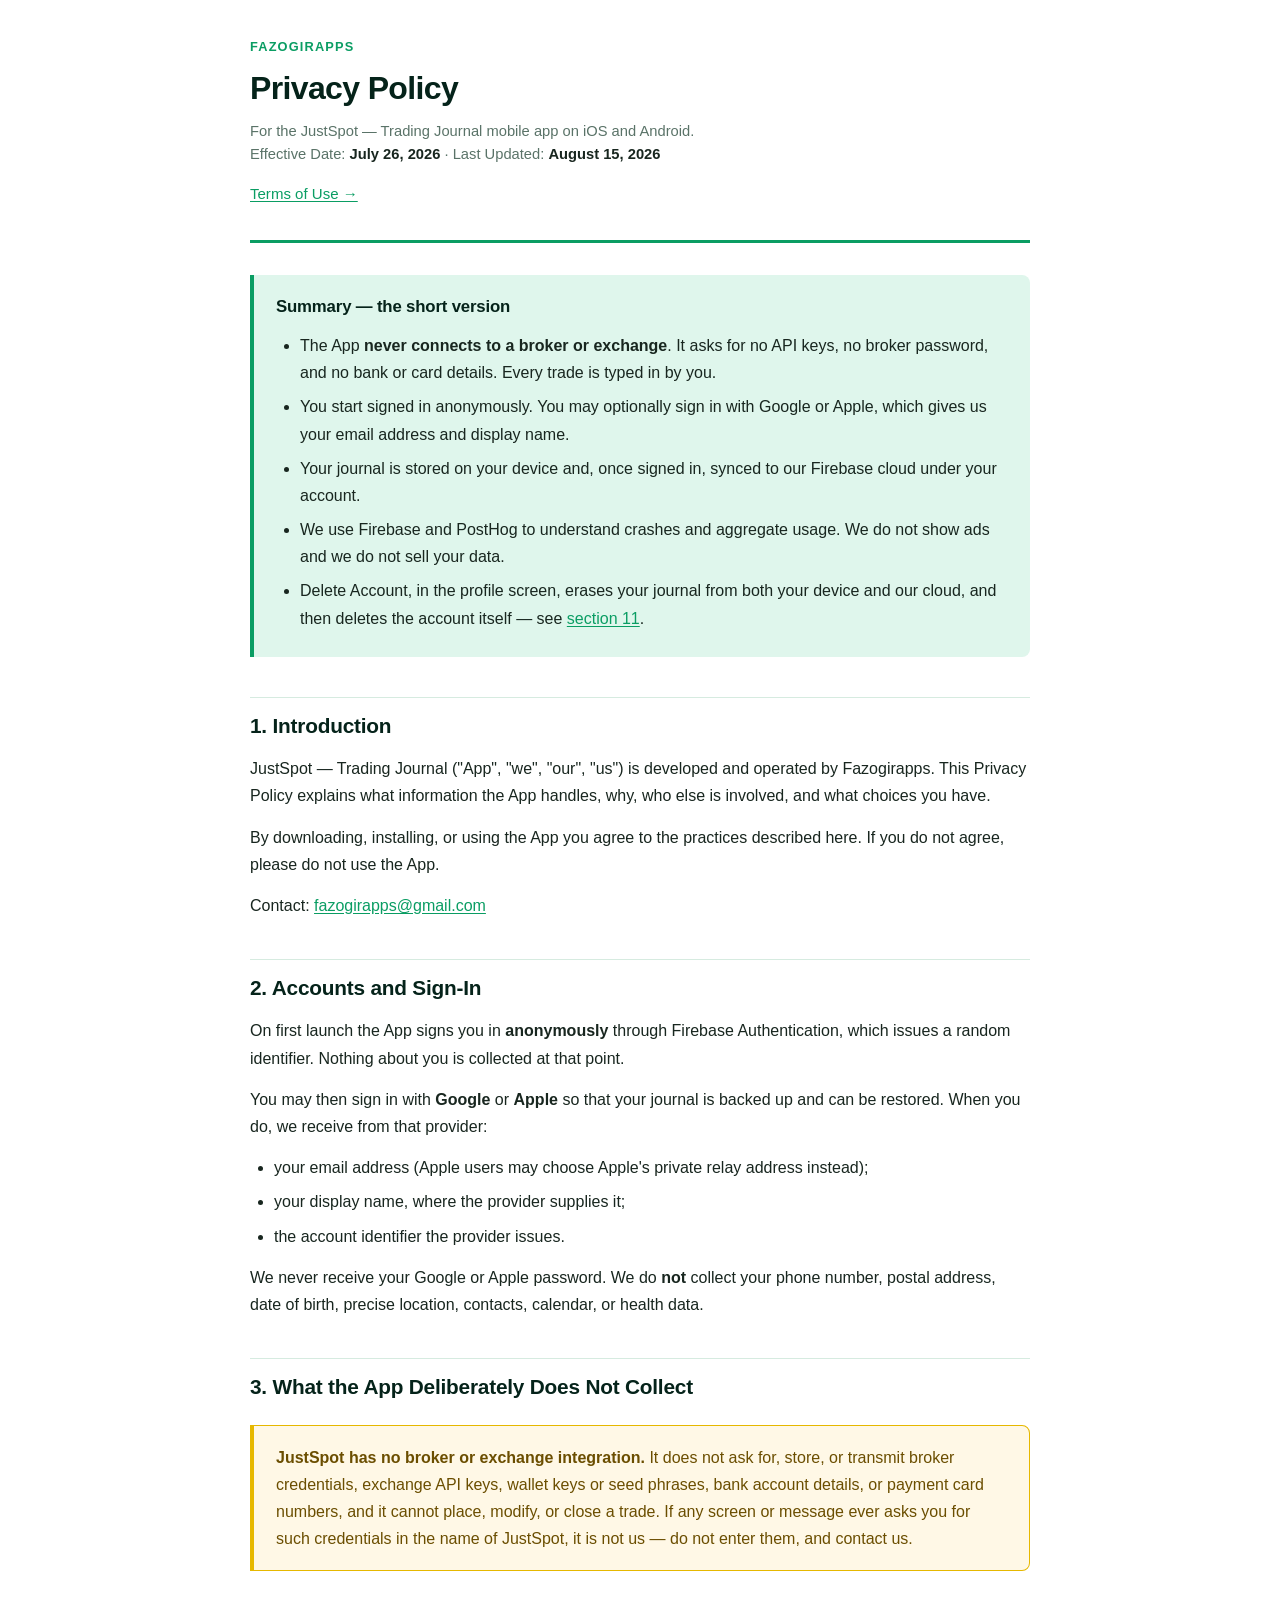
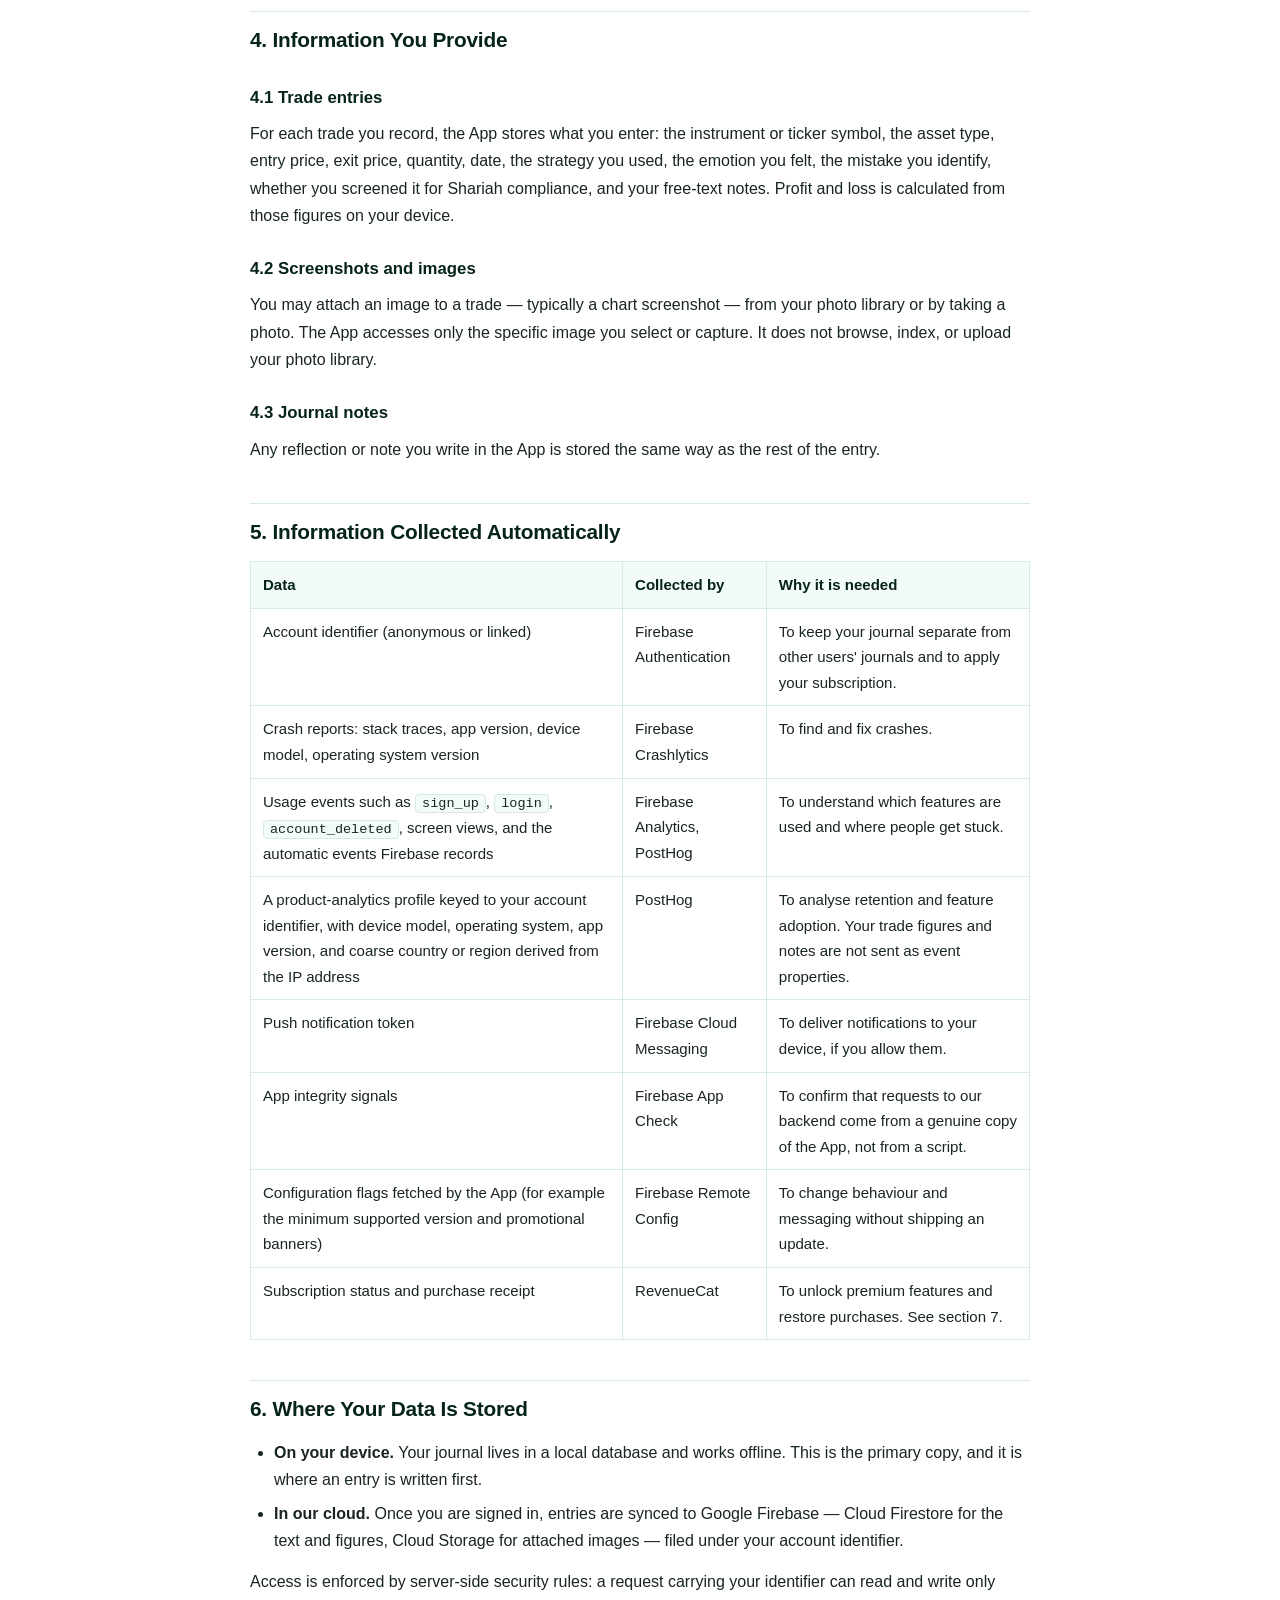
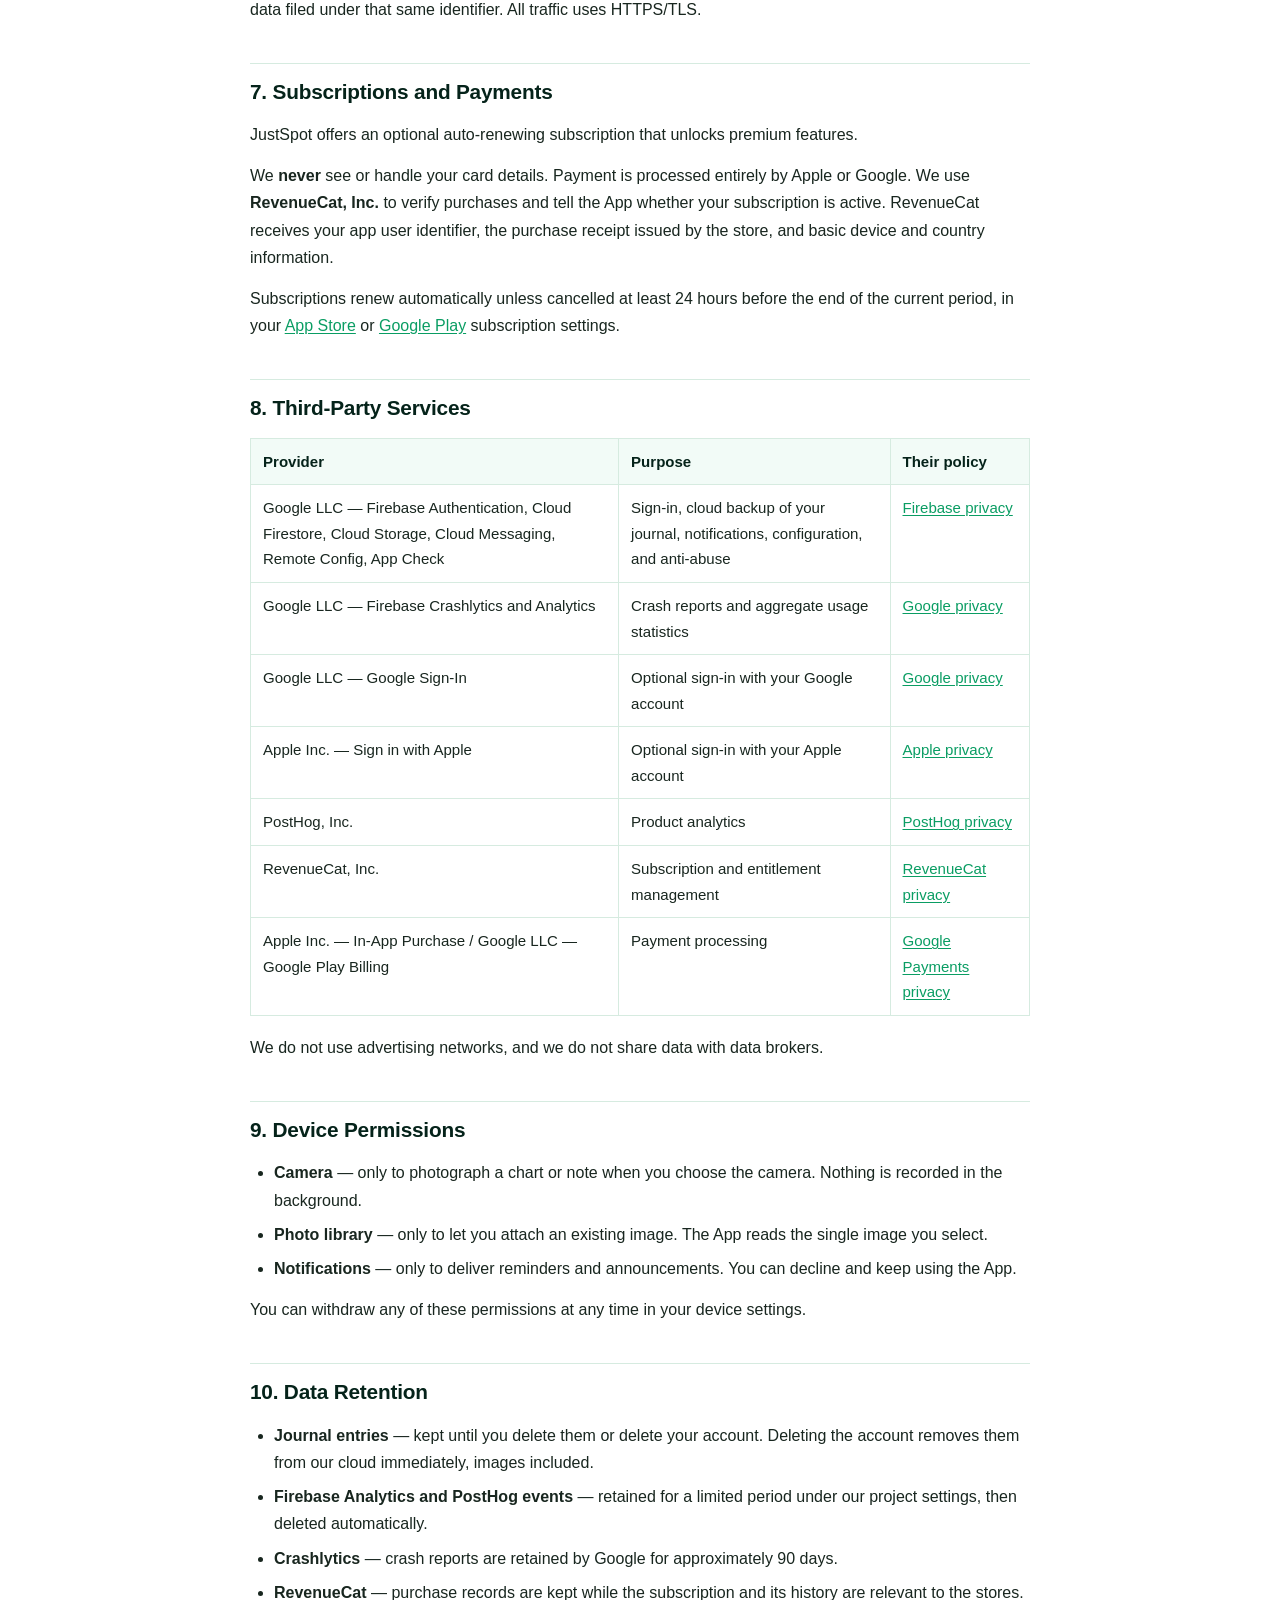
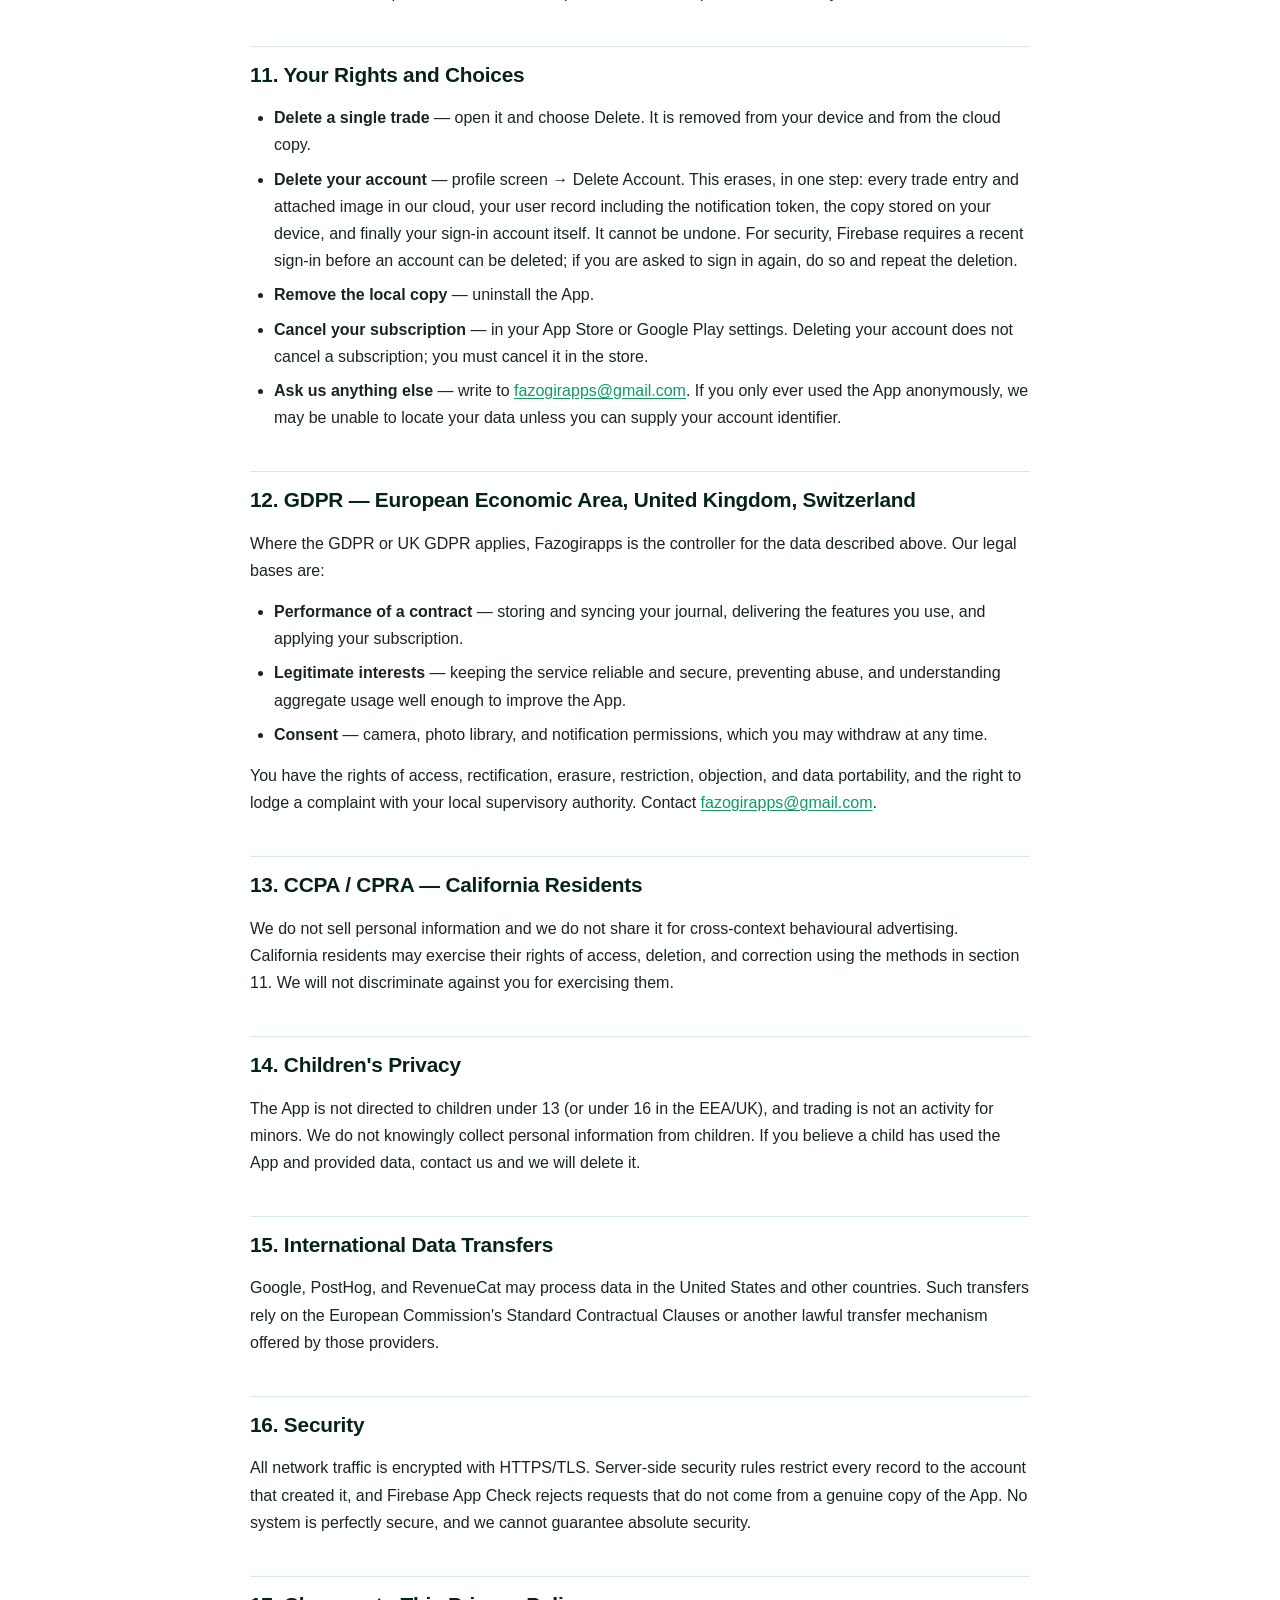
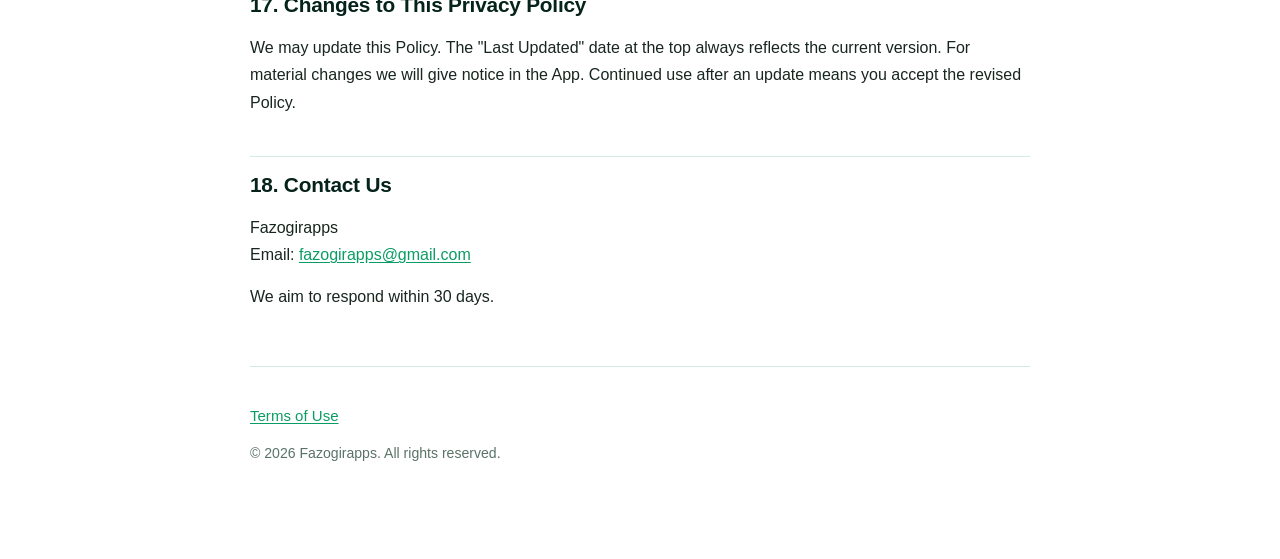
==== commit 5be4f2e0: "Privacy Policy: account deletion now really erases cloud data The app's Delete Account flow was chan" ====
--- a/index.html
+++ b/index.html
@@ -26,7 +26,7 @@
     <li>You start signed in anonymously. You may optionally sign in with Google or Apple, which gives us your email address and display name.</li>
     <li>Your journal is stored on your device and, once signed in, synced to our Firebase cloud under your account.</li>
     <li>We use Firebase and PostHog to understand crashes and aggregate usage. We do not show ads and we do not sell your data.</li>
-    <li>You can delete your account from the profile screen — see <a href="#deletion">section 11</a> for exactly what that removes.</li>
+    <li>Delete Account, in the profile screen, erases your journal from both your device and our cloud, and then deletes the account itself — see <a href="#deletion">section 11</a>.</li>
   </ul>
 </div>
 
@@ -180,7 +180,7 @@
 
 <h2>10. Data Retention</h2>
 <ul>
-  <li><strong>Journal entries</strong> — kept until you delete them or delete your account.</li>
+  <li><strong>Journal entries</strong> — kept until you delete them or delete your account. Deleting the account removes them from our cloud immediately, images included.</li>
   <li><strong>Firebase Analytics and PostHog events</strong> — retained for a limited period under our project settings, then deleted automatically.</li>
   <li><strong>Crashlytics</strong> — crash reports are retained by Google for approximately 90 days.</li>
   <li><strong>RevenueCat</strong> — purchase records are kept while the subscription and its history are relevant to the stores.</li>
@@ -189,7 +189,7 @@
 <h2 id="deletion">11. Your Rights and Choices</h2>
 <ul>
   <li><strong>Delete a single trade</strong> — open it and choose Delete. It is removed from your device and from the cloud copy.</li>
-  <li><strong>Delete your account</strong> — profile screen → Delete Account. This permanently deletes your sign-in account, after which you can no longer access the journal associated with it. <strong>If you also want the stored copies of your entries and images erased from our cloud, email <a href="mailto:fazogirapps@gmail.com">fazogirapps@gmail.com</a> from the address you signed in with, and we will delete them within 30 days.</strong></li>
+  <li><strong>Delete your account</strong> — profile screen → Delete Account. This erases, in one step: every trade entry and attached image in our cloud, your user record including the notification token, the copy stored on your device, and finally your sign-in account itself. It cannot be undone. For security, Firebase requires a recent sign-in before an account can be deleted; if you are asked to sign in again, do so and repeat the deletion.</li>
   <li><strong>Remove the local copy</strong> — uninstall the App.</li>
   <li><strong>Cancel your subscription</strong> — in your App Store or Google Play settings. Deleting your account does not cancel a subscription; you must cancel it in the store.</li>
   <li><strong>Ask us anything else</strong> — write to <a href="mailto:fazogirapps@gmail.com">fazogirapps@gmail.com</a>. If you only ever used the App anonymously, we may be unable to locate your data unless you can supply your account identifier.</li>
